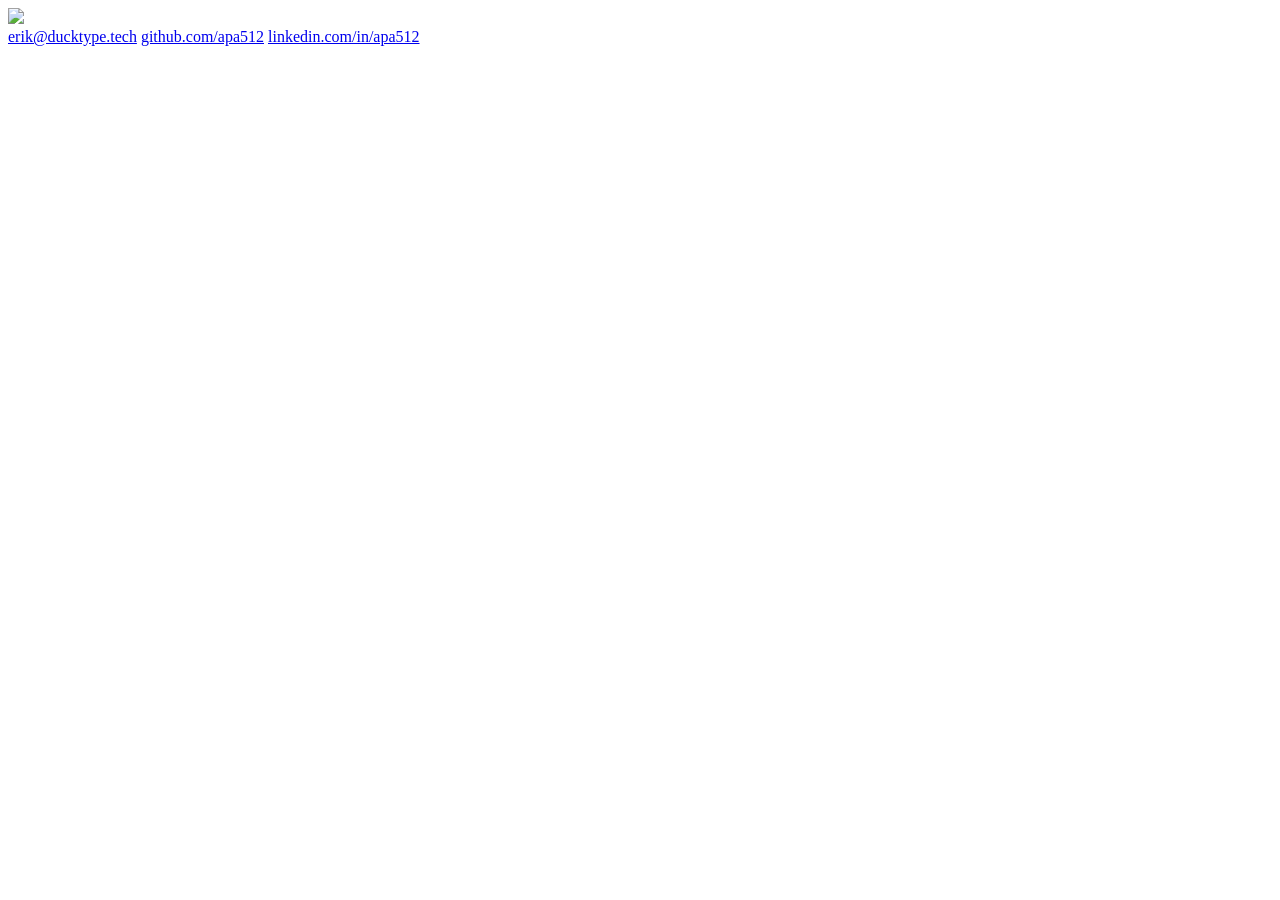
==== index.html @ bda20568 "Add favicon" ====
<!DOCTYPE html>
<html lang="en">
  <head>
    <meta charset="utf-8">
    <meta name="viewport" content="width=device-width, initial-scale=1">
    <title>Duck Type</title>
    <link rel="stylesheet" type="text/css" href="https://fonts.googleapis.com/css?family=Roboto+Mono">
    <link rel="stylesheet" type="text/css" href="style.css">
    <link rel="icon" type="image/png" href="duck.png">
  </head>
  <body>
    <div class="container">
      <img class="logo" src="duck.png">
      <div class="links">
        <a href="mailto:erik@ducktype.tech">erik@ducktype.tech</a>
        <a href="https://github.com/apa512" target="_blank">github.com/apa512</a>
        <a href="https://linkedin.com/in/apa512" target="_blank">linkedin.com/in/apa512</a>
      </div>
    </div>
  </body>
</html>
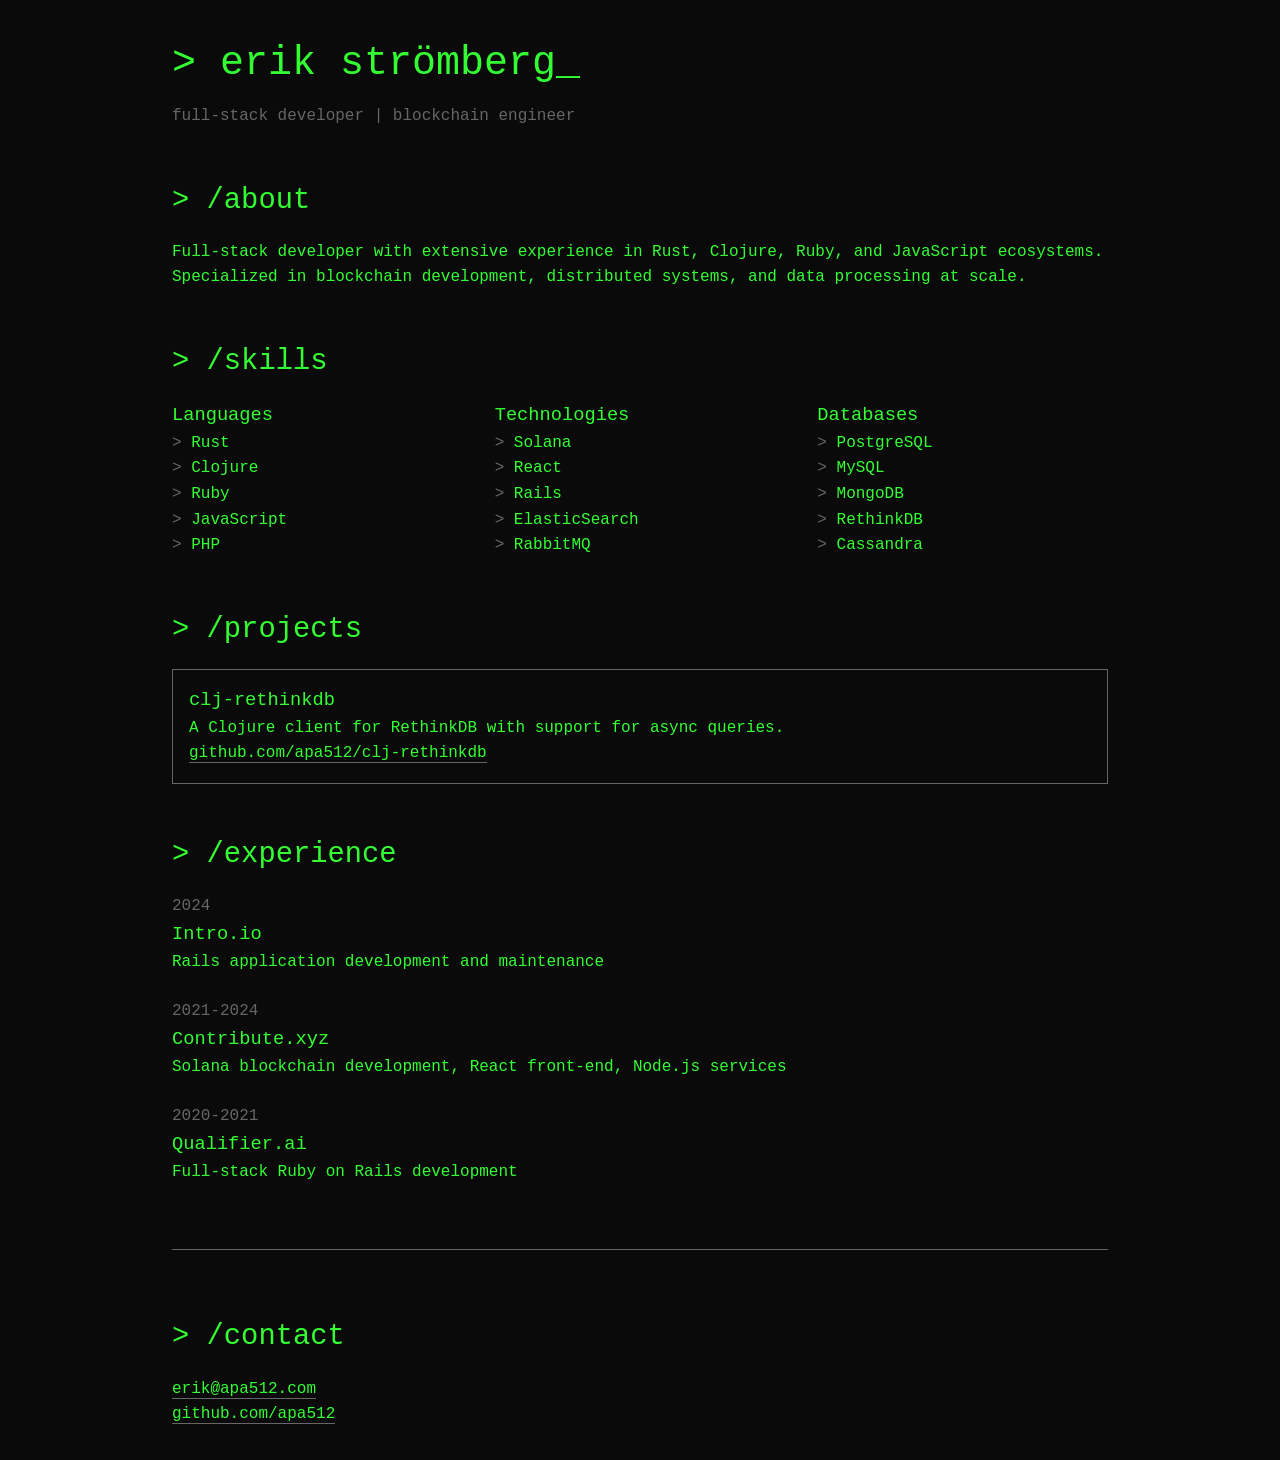
==== commit 760ee11c: "First commit" ====
--- a/index.html
+++ b/index.html
@@ -1,21 +1,95 @@
 <!DOCTYPE html>
 <html lang="en">
-  <head>
-    <meta charset="utf-8">
-    <meta name="viewport" content="width=device-width, initial-scale=1">
-    <title>Duck Type</title>
-    <link rel="stylesheet" type="text/css" href="https://fonts.googleapis.com/css?family=Roboto+Mono">
-    <link rel="stylesheet" type="text/css" href="style.css">
-    <link rel="icon" type="image/png" href="duck.png">
-  </head>
-  <body>
-    <div class="container">
-      <img class="logo" src="duck.png">
-      <div class="links">
-        <a href="mailto:erik@ducktype.tech">erik@ducktype.tech</a>
-        <a href="https://github.com/apa512" target="_blank">github.com/apa512</a>
-        <a href="https://linkedin.com/in/apa512" target="_blank">linkedin.com/in/apa512</a>
-      </div>
-    </div>
-  </body>
-</html>
+<head>
+    <meta charset="UTF-8">
+    <meta name="viewport" content="width=device-width, initial-scale=1.0">
+    <title>Erik Strömberg | Developer</title>
+    <link rel="stylesheet" href="style.css">
+</head>
+<body>
+    <main>
+        <header>
+            <h1>&gt; erik strömberg_</h1>
+            <p class="subtitle">full-stack developer | blockchain engineer</p>
+        </header>
+
+        <section id="about">
+            <h2>&gt; /about</h2>
+            <p>Full-stack developer with extensive experience in Rust, Clojure, Ruby, and JavaScript ecosystems. 
+               Specialized in blockchain development, distributed systems, and data processing at scale.</p>
+        </section>
+
+        <section id="skills">
+            <h2>&gt; /skills</h2>
+            <div class="skill-grid">
+                <div class="skill-category">
+                    <h3>Languages</h3>
+                    <ul>
+                        <li>Rust</li>
+                        <li>Clojure</li>
+                        <li>Ruby</li>
+                        <li>JavaScript</li>
+                        <li>PHP</li>
+                    </ul>
+                </div>
+                <div class="skill-category">
+                    <h3>Technologies</h3>
+                    <ul>
+                        <li>Solana</li>
+                        <li>React</li>
+                        <li>Rails</li>
+                        <li>ElasticSearch</li>
+                        <li>RabbitMQ</li>
+                    </ul>
+                </div>
+                <div class="skill-category">
+                    <h3>Databases</h3>
+                    <ul>
+                        <li>PostgreSQL</li>
+                        <li>MySQL</li>
+                        <li>MongoDB</li>
+                        <li>RethinkDB</li>
+                        <li>Cassandra</li>
+                    </ul>
+                </div>
+            </div>
+        </section>
+
+        <section id="projects">
+            <h2>&gt; /projects</h2>
+            <div class="project">
+                <h3>clj-rethinkdb</h3>
+                <p>A Clojure client for RethinkDB with support for async queries.</p>
+                <a href="https://github.com/apa512/clj-rethinkdb" target="_blank">github.com/apa512/clj-rethinkdb</a>
+            </div>
+        </section>
+
+        <section id="experience">
+            <h2>&gt; /experience</h2>
+            <div class="timeline">
+                <div class="job">
+                    <span class="year">2024</span>
+                    <h3>Intro.io</h3>
+                    <p>Rails application development and maintenance</p>
+                </div>
+                <div class="job">
+                    <span class="year">2021-2024</span>
+                    <h3>Contribute.xyz</h3>
+                    <p>Solana blockchain development, React front-end, Node.js services</p>
+                </div>
+                <div class="job">
+                    <span class="year">2020-2021</span>
+                    <h3>Qualifier.ai</h3>
+                    <p>Full-stack Ruby on Rails development</p>
+                </div>
+            </div>
+        </section>
+
+        <footer>
+            <h2>&gt; /contact</h2>
+            <p><a href="mailto:erik@apa512.com">erik@apa512.com</a></p>
+            <p><a href="https://github.com/apa512" target="_blank">github.com/apa512</a></p>
+        </footer>
+    </main>
+</body>
+</html> 
--- a/style.css
+++ b/style.css
@@ -0,0 +1,107 @@
+:root {
+    --bg-color: #0a0a0a;
+    --text-color: #33ff33;
+    --accent-color: #666;
+    --hover-color: #fff;
+}
+
+* {
+    margin: 0;
+    padding: 0;
+    box-sizing: border-box;
+}
+
+body {
+    background-color: var(--bg-color);
+    color: var(--text-color);
+    font-family: 'Courier New', monospace;
+    line-height: 1.6;
+    padding: 2rem;
+    max-width: 1000px;
+    margin: 0 auto;
+}
+
+h1, h2, h3 {
+    font-weight: normal;
+}
+
+h1 {
+    font-size: 2.5rem;
+    margin-bottom: 0.5rem;
+}
+
+h2 {
+    font-size: 1.8rem;
+    margin: 2rem 0 1rem;
+}
+
+.subtitle {
+    color: var(--accent-color);
+    margin-bottom: 2rem;
+}
+
+section {
+    margin: 3rem 0;
+}
+
+.skill-grid {
+    display: grid;
+    grid-template-columns: repeat(auto-fit, minmax(200px, 1fr));
+    gap: 2rem;
+    margin-top: 1rem;
+}
+
+ul {
+    list-style: none;
+}
+
+li::before {
+    content: "> ";
+    color: var(--accent-color);
+}
+
+a {
+    color: var(--text-color);
+    text-decoration: none;
+    border-bottom: 1px solid var(--accent-color);
+}
+
+a:hover {
+    color: var(--hover-color);
+    border-bottom-color: var(--hover-color);
+}
+
+.timeline .job {
+    margin-bottom: 1.5rem;
+    position: relative;
+}
+
+.year {
+    color: var(--accent-color);
+}
+
+.project {
+    margin-bottom: 2rem;
+    padding: 1rem;
+    border: 1px solid var(--accent-color);
+}
+
+footer {
+    margin-top: 4rem;
+    padding-top: 2rem;
+    border-top: 1px solid var(--accent-color);
+}
+
+@media (max-width: 600px) {
+    body {
+        padding: 1rem;
+    }
+
+    h1 {
+        font-size: 2rem;
+    }
+
+    .skill-grid {
+        grid-template-columns: 1fr;
+    }
+} 
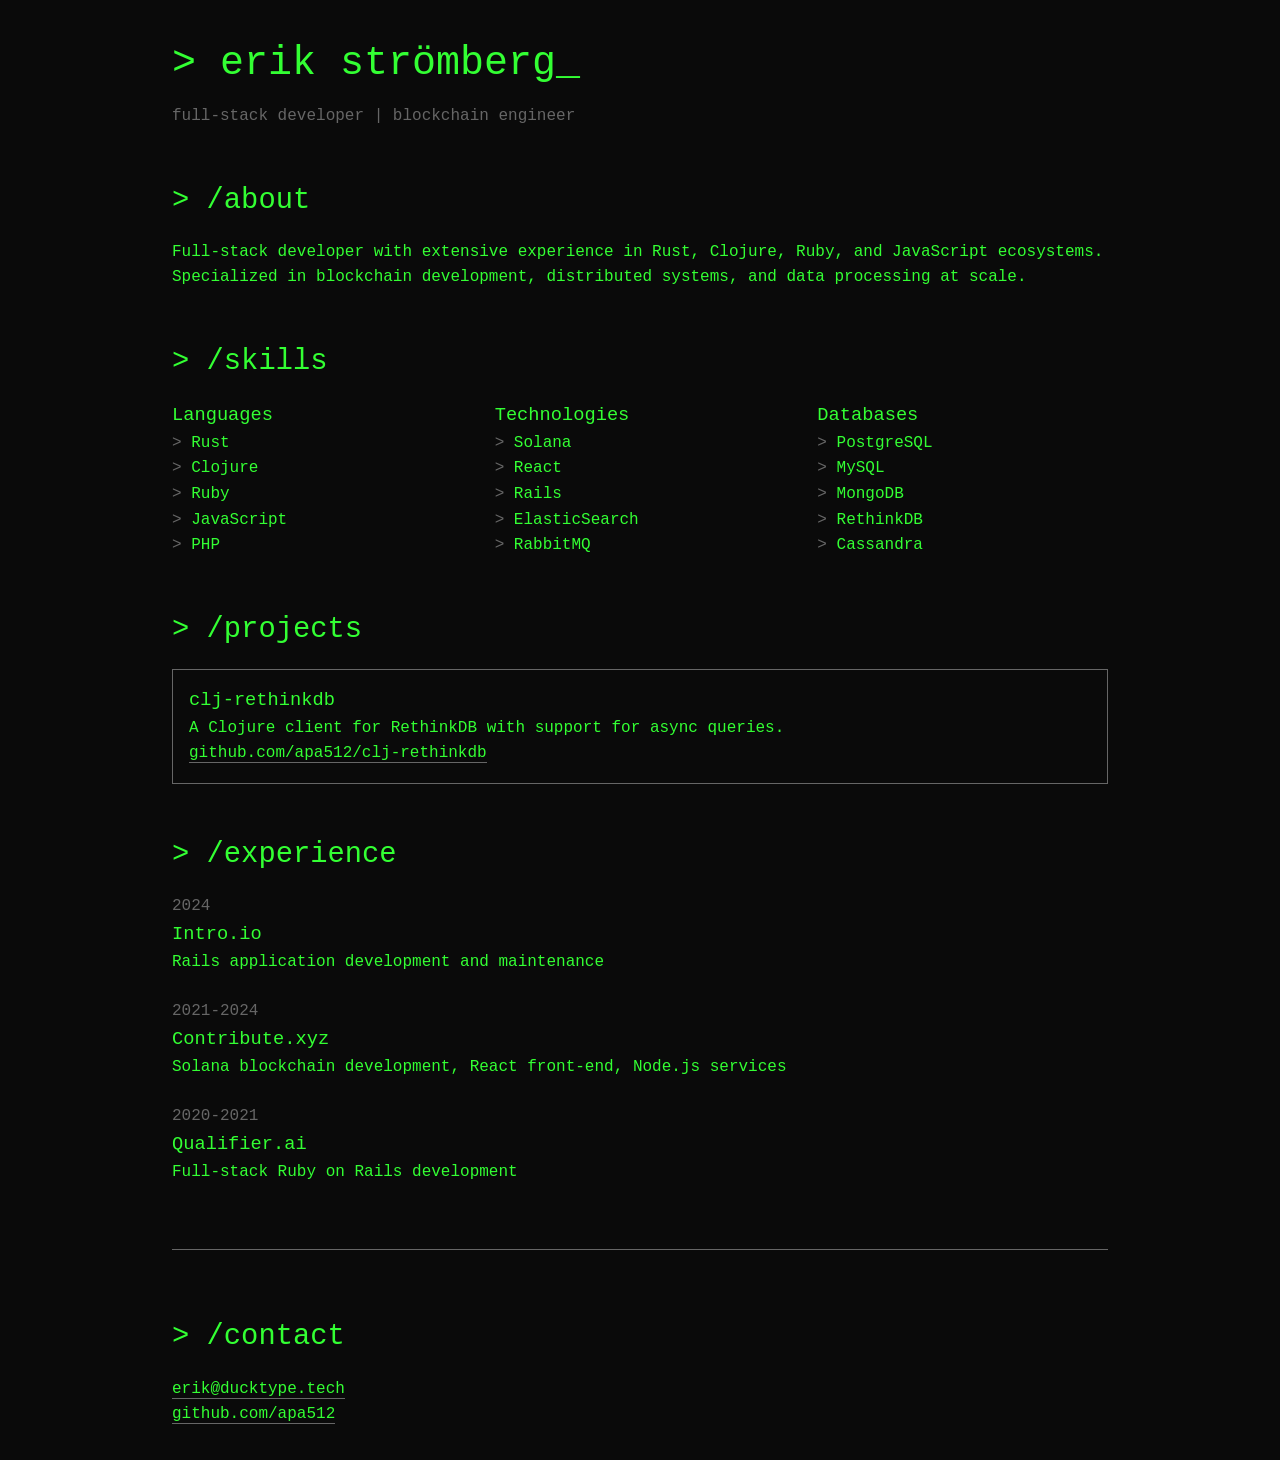
==== commit ef176632: "Use professional email" ====
--- a/index.html
+++ b/index.html
@@ -87,7 +87,7 @@
 
         <footer>
             <h2>&gt; /contact</h2>
-            <p><a href="mailto:erik@apa512.com">erik@apa512.com</a></p>
+            <p><a href="mailto:erik@ducktype.tech">erik@ducktype.tech</a></p>
             <p><a href="https://github.com/apa512" target="_blank">github.com/apa512</a></p>
         </footer>
     </main>
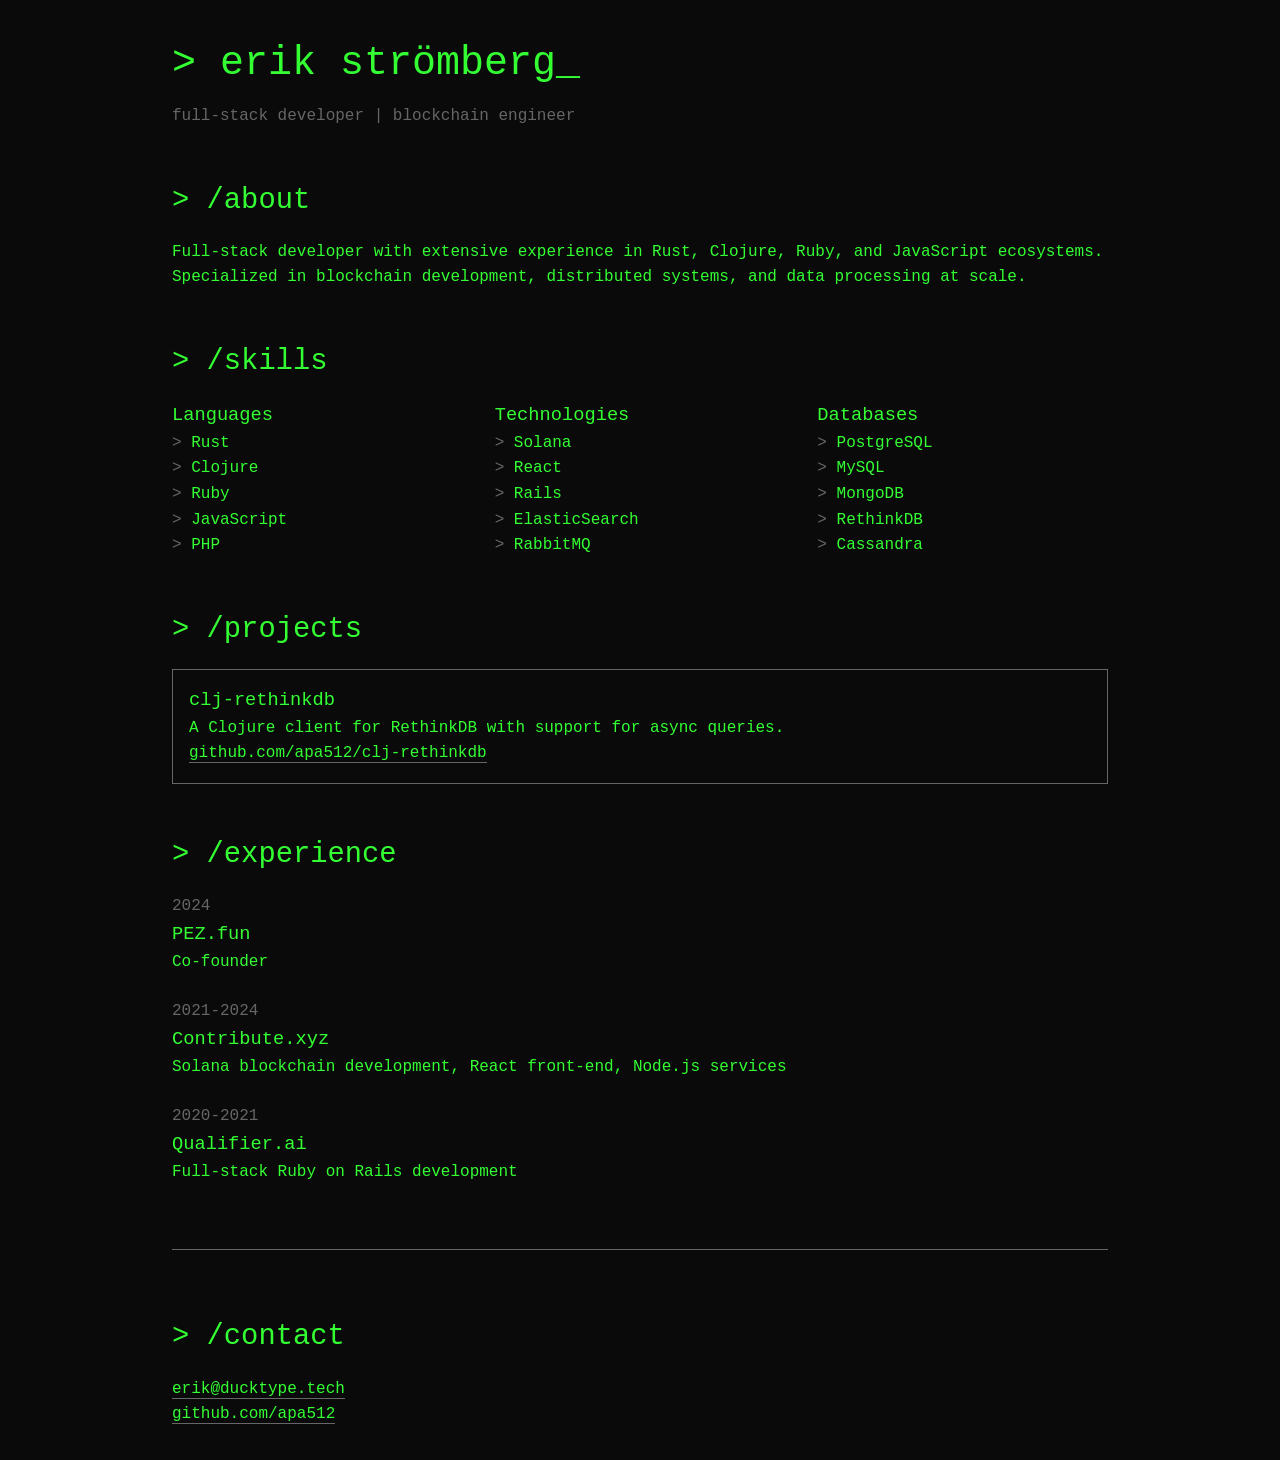
==== commit d22b1eb8: "Update index.html" ====
--- a/index.html
+++ b/index.html
@@ -69,8 +69,8 @@
             <div class="timeline">
                 <div class="job">
                     <span class="year">2024</span>
-                    <h3>Intro.io</h3>
-                    <p>Rails application development and maintenance</p>
+                    <h3>PEZ.fun</h3>
+                    <p>Co-founder</p>
                 </div>
                 <div class="job">
                     <span class="year">2021-2024</span>
@@ -92,4 +92,4 @@
         </footer>
     </main>
 </body>
-</html> +</html> 
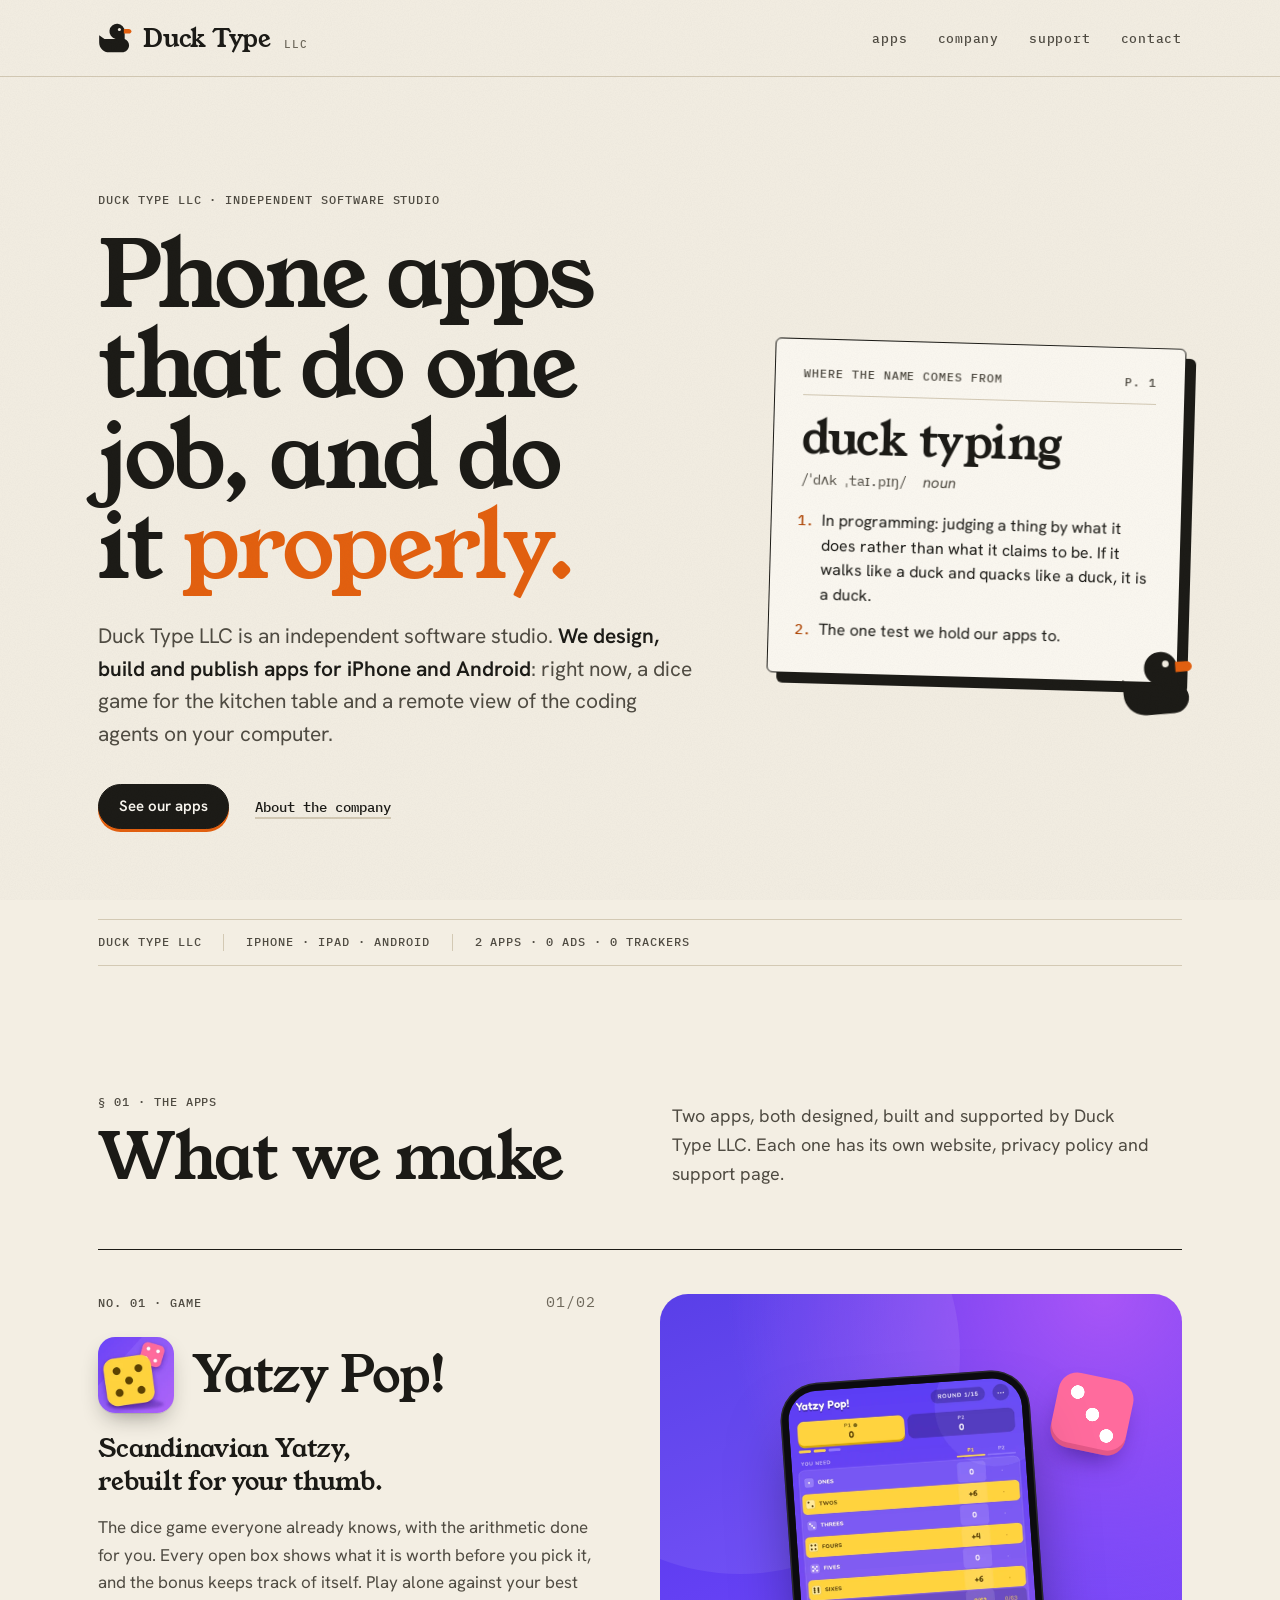
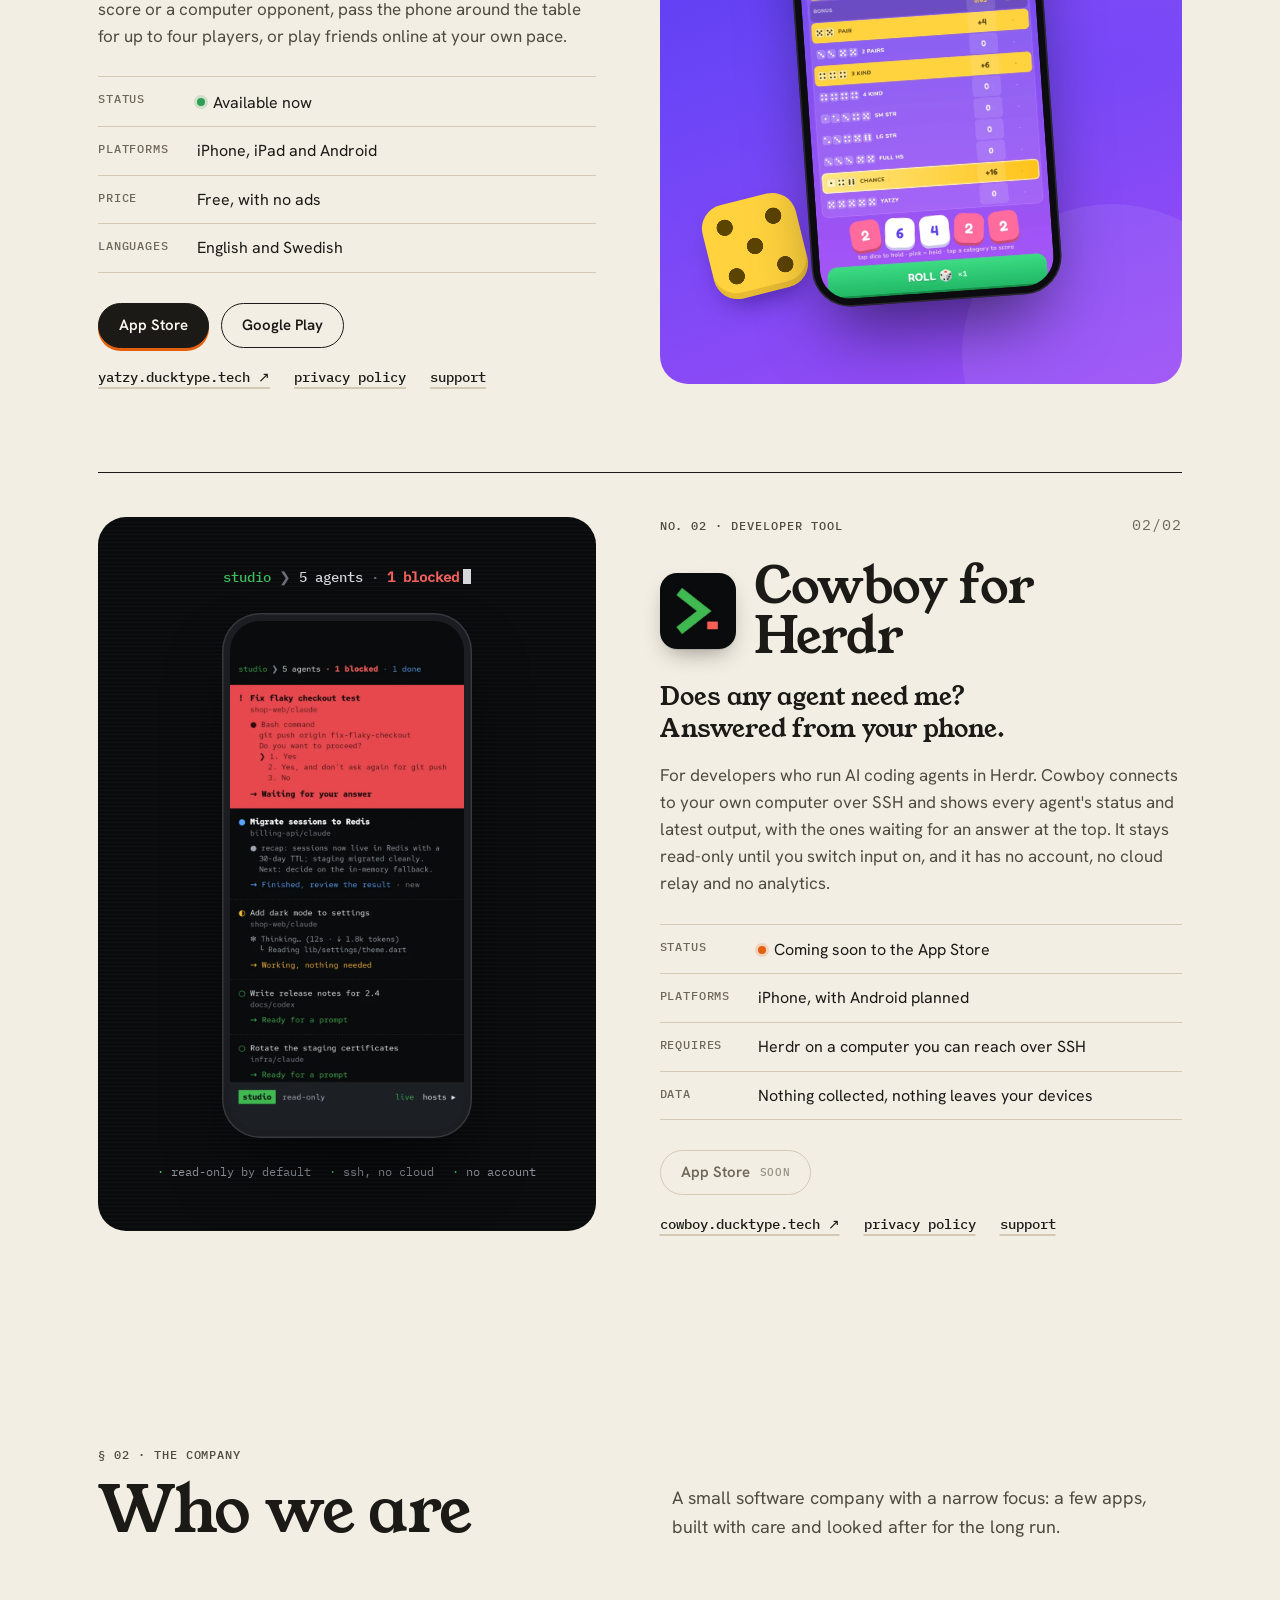
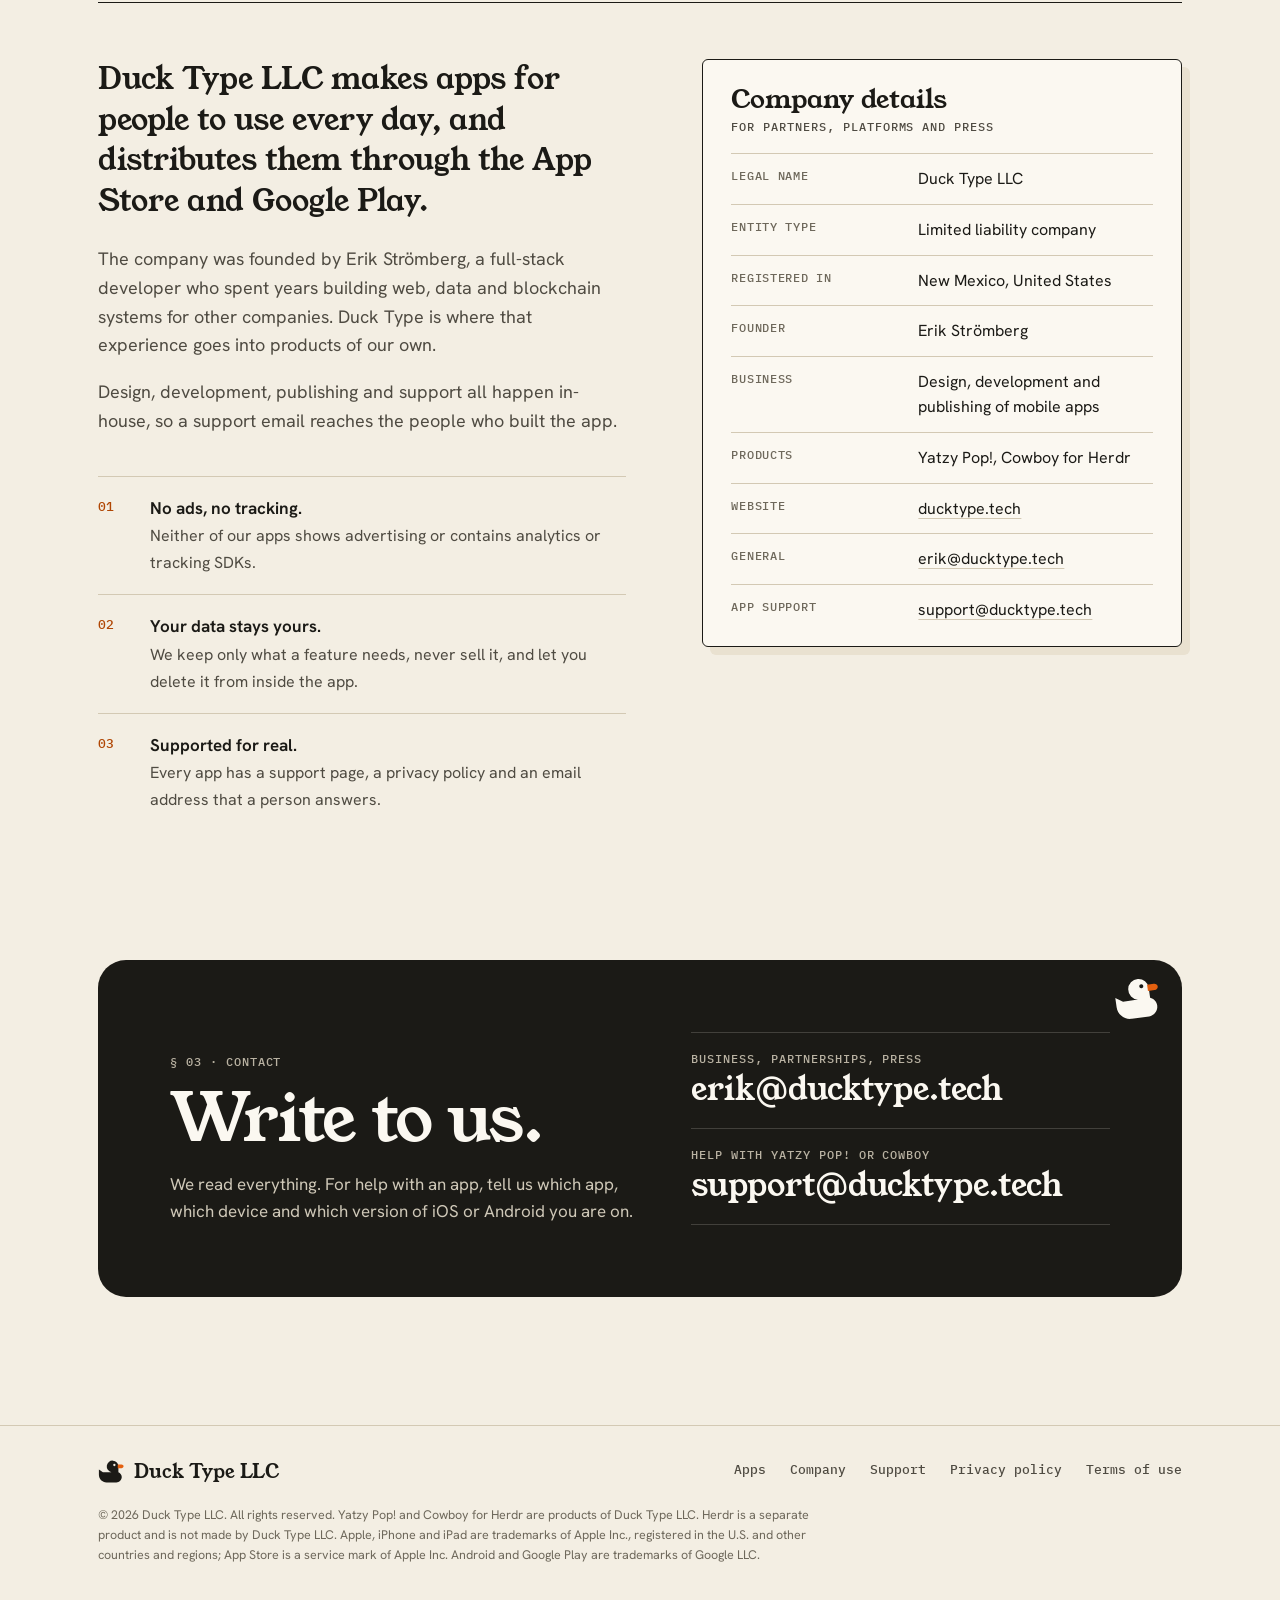
==== commit e338aec7: "Replace the personal portfolio with the Duck Type LLC company site Presents the two apps, Yatzy Pop!" ====
--- a/index.html
+++ b/index.html
@@ -1,95 +1,295 @@
-<!DOCTYPE html>
+<!doctype html>
 <html lang="en">
 <head>
-    <meta charset="UTF-8">
-    <meta name="viewport" content="width=device-width, initial-scale=1.0">
-    <title>Erik Strömberg | Developer</title>
-    <link rel="stylesheet" href="style.css">
+<meta charset="utf-8">
+<meta name="viewport" content="width=device-width, initial-scale=1">
+<title>Duck Type LLC · Independent software studio</title>
+<meta name="description" content="Duck Type LLC is an independent software studio that designs, builds and publishes mobile apps, including Yatzy Pop! and Cowboy for Herdr.">
+<link rel="canonical" href="https://ducktype.tech/">
+<meta property="og:type" content="website">
+<meta property="og:site_name" content="Duck Type LLC">
+<meta property="og:title" content="Duck Type LLC · Independent software studio">
+<meta property="og:description" content="We design, build and publish phone apps that do one job, and do it properly.">
+<meta property="og:url" content="https://ducktype.tech/">
+<meta property="og:image" content="https://ducktype.tech/og.png">
+<meta name="twitter:card" content="summary_large_image">
+<meta name="theme-color" content="#f3eee3">
+<link rel="icon" href="/favicon.svg" type="image/svg+xml">
+<link rel="icon" href="/favicon-48.png" sizes="48x48" type="image/png">
+<link rel="apple-touch-icon" href="/apple-touch-icon.png">
+<link rel="preload" href="/assets/fonts/young-serif-400.woff2" as="font" type="font/woff2" crossorigin>
+<link rel="preload" href="/assets/fonts/hanken-grotesk-var.woff2" as="font" type="font/woff2" crossorigin>
+<link rel="stylesheet" href="/assets/site.css">
+<!--email_off-->
+<script type="application/ld+json">
+{
+  "@context": "https://schema.org",
+  "@graph": [
+    {
+      "@type": "Organization",
+      "@id": "https://ducktype.tech/#org",
+      "name": "Duck Type",
+      "legalName": "Duck Type LLC",
+      "url": "https://ducktype.tech/",
+      "logo": "https://ducktype.tech/apple-touch-icon.png",
+      "email": "erik@ducktype.tech",
+      "founder": { "@type": "Person", "name": "Erik Strömberg" },
+      "contactPoint": [
+        { "@type": "ContactPoint", "contactType": "customer support", "email": "support@ducktype.tech", "url": "https://ducktype.tech/support" }
+      ]
+    },
+    {
+      "@type": "MobileApplication",
+      "name": "Yatzy Pop!",
+      "applicationCategory": "GameApplication",
+      "operatingSystem": "iOS, iPadOS, Android",
+      "url": "https://yatzy.ducktype.tech/",
+      "publisher": { "@id": "https://ducktype.tech/#org" },
+      "offers": { "@type": "Offer", "price": "0", "priceCurrency": "USD" },
+      "sameAs": [
+        "https://apps.apple.com/app/id6795656496",
+        "https://play.google.com/store/apps/details?id=tech.ducktype.yatzy"
+      ]
+    },
+    {
+      "@type": "MobileApplication",
+      "name": "Cowboy for Herdr",
+      "applicationCategory": "DeveloperApplication",
+      "operatingSystem": "iOS",
+      "url": "https://cowboy.ducktype.tech/",
+      "publisher": { "@id": "https://ducktype.tech/#org" }
+    }
+  ]
+}
+</script>
+<!--/email_off-->
 </head>
 <body>
-    <main>
-        <header>
-            <h1>&gt; erik strömberg_</h1>
-            <p class="subtitle">full-stack developer | blockchain engineer</p>
-        </header>
-
-        <section id="about">
-            <h2>&gt; /about</h2>
-            <p>Full-stack developer with extensive experience in Rust, Clojure, Ruby, and JavaScript ecosystems. 
-               Specialized in blockchain development, distributed systems, and data processing at scale.</p>
-        </section>
-
-        <section id="skills">
-            <h2>&gt; /skills</h2>
-            <div class="skill-grid">
-                <div class="skill-category">
-                    <h3>Languages</h3>
-                    <ul>
-                        <li>Rust</li>
-                        <li>Clojure</li>
-                        <li>Ruby</li>
-                        <li>JavaScript</li>
-                        <li>PHP</li>
-                    </ul>
-                </div>
-                <div class="skill-category">
-                    <h3>Technologies</h3>
-                    <ul>
-                        <li>Solana</li>
-                        <li>React</li>
-                        <li>Rails</li>
-                        <li>ElasticSearch</li>
-                        <li>RabbitMQ</li>
-                    </ul>
-                </div>
-                <div class="skill-category">
-                    <h3>Databases</h3>
-                    <ul>
-                        <li>PostgreSQL</li>
-                        <li>MySQL</li>
-                        <li>MongoDB</li>
-                        <li>RethinkDB</li>
-                        <li>Cassandra</li>
-                    </ul>
-                </div>
+
+<svg width="0" height="0" style="position:absolute" aria-hidden="true" focusable="false">
+  <symbol id="duck" viewBox="5 8 58 51">
+    <path fill="currentColor" d="M7 29l9 6h19a13 13 0 1 1 15.5-12.7V35c4.4 1.7 7.5 6 7.5 10.9C58 52.6 52.6 58 45.9 58H24C14.6 58 7 50.4 7 41z"/>
+    <path style="fill:var(--bill)" d="M49 18h8.5c2.5 0 4.5 1.8 4.5 4s-2 4-4.5 4H49z"/>
+    <circle style="fill:var(--paper)" cx="41.5" cy="19" r="2.6"/>
+  </symbol>
+</svg>
+
+<a class="skip" href="#main">Skip to content</a>
+
+<header class="site-head">
+  <div class="wrap head-row">
+    <a class="brand" href="/" aria-label="Duck Type LLC, home">
+      <svg aria-hidden="true"><use href="#duck"/></svg>
+      <span class="brand-name">Duck Type</span><span class="brand-llc">LLC</span>
+    </a>
+    <nav class="site-nav" aria-label="Main">
+      <a href="#apps">apps</a>
+      <a href="#company" class="nav-optional">company</a>
+      <a href="/support">support</a>
+      <a href="#contact">contact</a>
+    </nav>
+  </div>
+</header>
+
+<main id="main">
+
+  <div class="wrap">
+    <section class="hero" aria-labelledby="hero-title">
+      <div>
+        <div class="eyebrow rise">Duck Type LLC · independent software studio</div>
+        <h1 id="hero-title" class="rise rise-2">Phone apps that do one job, and do it <em>properly.</em></h1>
+        <p class="lede rise rise-3">Duck Type LLC is an independent software studio. <strong>We design, build and publish apps for iPhone and Android</strong>: right now, a dice game for the kitchen table and a remote view of the coding agents on your computer.</p>
+        <div class="hero-actions rise rise-4">
+          <a class="btn" href="#apps">See our apps</a>
+          <a class="text-link" href="#company">About the company</a>
+        </div>
+      </div>
+
+      <aside class="specimen rise rise-5" aria-label="Where the name comes from">
+        <div class="specimen-top eyebrow"><span>Where the name comes from</span><span>p. 1</span></div>
+        <p class="headword">duck typing</p>
+        <p class="pron">/ˈdʌk ˌtaɪ.pɪŋ/ &nbsp;<i>noun</i></p>
+        <ol>
+          <li>In programming: judging a thing by what it does rather than what it claims to be. If it walks like a duck and quacks like a duck, it is a duck.</li>
+          <li>The one test we hold our apps to.</li>
+        </ol>
+        <svg class="specimen-duck" aria-hidden="true"><use href="#duck"/></svg>
+      </aside>
+    </section>
+
+    <div class="hero-strip rise rise-5" aria-hidden="true">
+      <span>Duck Type LLC</span>
+      <span>iPhone · iPad · Android</span>
+      <span>2 apps · 0 ads · 0 trackers</span>
+    </div>
+  </div>
+
+  <!-- ============ apps ============ -->
+  <section id="apps" class="section" aria-labelledby="apps-title">
+    <div class="wrap">
+      <div class="section-head">
+        <div>
+          <div class="eyebrow">§ 01 · The apps</div>
+          <h2 id="apps-title">What we make</h2>
+        </div>
+        <p>Two apps, both designed, built and supported by Duck Type LLC. Each one has its own website, privacy policy and support page.</p>
+      </div>
+
+      <article class="app" aria-labelledby="yatzy-title">
+        <div class="app-copy">
+          <div class="app-index eyebrow"><span>No. 01 · Game</span><span class="app-num">01/02</span></div>
+          <div class="app-title">
+            <img class="app-icon" src="/assets/img/yatzy-icon.webp" alt="Yatzy Pop! app icon" width="76" height="76">
+            <div>
+              <h3 id="yatzy-title">Yatzy Pop!</h3>
             </div>
-        </section>
-
-        <section id="projects">
-            <h2>&gt; /projects</h2>
-            <div class="project">
-                <h3>clj-rethinkdb</h3>
-                <p>A Clojure client for RethinkDB with support for async queries.</p>
-                <a href="https://github.com/apa512/clj-rethinkdb" target="_blank">github.com/apa512/clj-rethinkdb</a>
+          </div>
+          <p class="app-tagline">Scandinavian Yatzy, rebuilt for your thumb.</p>
+          <p class="body">The dice game everyone already knows, with the arithmetic done for you. Every open box shows what it is worth before you pick it, and the bonus keeps track of itself. Play alone against your best score or a computer opponent, pass the phone around the table for up to four players, or play friends online at your own pace.</p>
+          <dl class="specs">
+            <dt>Status</dt><dd><span class="status">Available now</span></dd>
+            <dt>Platforms</dt><dd>iPhone, iPad and Android</dd>
+            <dt>Price</dt><dd>Free, with no ads</dd>
+            <dt>Languages</dt><dd>English and Swedish</dd>
+          </dl>
+          <div class="app-actions">
+            <a class="btn" href="https://apps.apple.com/app/id6795656496" rel="noopener">App Store</a>
+            <a class="btn btn-line" href="https://play.google.com/store/apps/details?id=tech.ducktype.yatzy" rel="noopener">Google Play</a>
+          </div>
+          <div class="app-links">
+            <a class="text-link" href="https://yatzy.ducktype.tech/">yatzy.ducktype.tech ↗</a>
+            <a class="text-link" href="https://yatzy.ducktype.tech/privacy">privacy policy</a>
+            <a class="text-link" href="/support#yatzy">support</a>
+          </div>
+        </div>
+        <div class="app-stage stage-yatzy">
+          <div class="die die-5" aria-hidden="true"></div>
+          <div class="die die-3" aria-hidden="true"></div>
+          <div class="phone">
+            <img src="/assets/img/yatzy-screen.webp" width="600" height="1304" loading="lazy" alt="Yatzy Pop! mid-game: the score card lights up the boxes the current dice would score, with five dice and the roll button below.">
+          </div>
+        </div>
+      </article>
+
+      <article class="app" aria-labelledby="cowboy-title">
+        <div class="app-copy">
+          <div class="app-index eyebrow"><span>No. 02 · Developer tool</span><span class="app-num">02/02</span></div>
+          <div class="app-title">
+            <img class="app-icon" src="/assets/img/cowboy-icon.webp" alt="Cowboy for Herdr app icon" width="76" height="76">
+            <div>
+              <h3 id="cowboy-title">Cowboy for Herdr</h3>
             </div>
-        </section>
-
-        <section id="experience">
-            <h2>&gt; /experience</h2>
-            <div class="timeline">
-                <div class="job">
-                    <span class="year">2024</span>
-                    <h3>PEZ.fun</h3>
-                    <p>Co-founder</p>
-                </div>
-                <div class="job">
-                    <span class="year">2021-2024</span>
-                    <h3>Contribute.xyz</h3>
-                    <p>Solana blockchain development, React front-end, Node.js services</p>
-                </div>
-                <div class="job">
-                    <span class="year">2020-2021</span>
-                    <h3>Qualifier.ai</h3>
-                    <p>Full-stack Ruby on Rails development</p>
-                </div>
-            </div>
-        </section>
-
-        <footer>
-            <h2>&gt; /contact</h2>
-            <p><a href="mailto:erik@ducktype.tech">erik@ducktype.tech</a></p>
-            <p><a href="https://github.com/apa512" target="_blank">github.com/apa512</a></p>
-        </footer>
-    </main>
+          </div>
+          <p class="app-tagline">Does any agent need me? Answered from your phone.</p>
+          <p class="body">For developers who run AI coding agents in Herdr. Cowboy connects to your own computer over SSH and shows every agent's status and latest output, with the ones waiting for an answer at the top. It stays read-only until you switch input on, and it has no account, no cloud relay and no analytics.</p>
+          <dl class="specs">
+            <dt>Status</dt><dd><span class="status soon">Coming soon to the App Store</span></dd>
+            <dt>Platforms</dt><dd>iPhone, with Android planned</dd>
+            <dt>Requires</dt><dd>Herdr on a computer you can reach over SSH</dd>
+            <dt>Data</dt><dd>Nothing collected, nothing leaves your devices</dd>
+          </dl>
+          <div class="app-actions">
+            <span class="btn btn-off" aria-disabled="true">App Store <small>soon</small></span>
+          </div>
+          <div class="app-links">
+            <a class="text-link" href="https://cowboy.ducktype.tech/">cowboy.ducktype.tech ↗</a>
+            <a class="text-link" href="https://cowboy.ducktype.tech/privacy">privacy policy</a>
+            <a class="text-link" href="/support#cowboy">support</a>
+          </div>
+        </div>
+        <div class="app-stage stage-cowboy">
+          <div class="term-line" aria-hidden="true"><span class="g">studio</span> <span class="f">❯</span> 5 agents <span class="f">·</span> <span class="r">1 blocked</span><span class="cursor"></span></div>
+          <div class="phone">
+            <img src="/assets/img/cowboy-screen.webp" width="600" height="1304" loading="lazy" alt="The Cowboy home screen: one agent highlighted in red is waiting for an answer, followed by finished, working and idle agents.">
+          </div>
+          <div class="term-tags" aria-hidden="true"><span>read-only by default</span><span>ssh, no cloud</span><span>no account</span></div>
+        </div>
+      </article>
+    </div>
+  </section>
+
+  <!-- ============ company ============ -->
+  <section id="company" class="section" aria-labelledby="company-title">
+    <div class="wrap">
+      <div class="section-head">
+        <div>
+          <div class="eyebrow">§ 02 · The company</div>
+          <h2 id="company-title">Who we are</h2>
+        </div>
+        <p>A small software company with a narrow focus: a few apps, built with care and looked after for the long run.</p>
+      </div>
+
+      <div class="company">
+        <div class="company-copy">
+          <p>Duck Type LLC makes apps for people to use every day, and distributes them through the App Store and Google Play.</p>
+          <p>The company was founded by Erik Strömberg, a full-stack developer who spent years building web, data and blockchain systems for other companies. Duck Type is where that experience goes into products of our own.</p>
+          <p>Design, development, publishing and support all happen in-house, so a support email reaches the people who built the app.</p>
+
+          <ol class="principles">
+            <li><div><b>No ads, no tracking.</b><span>Neither of our apps shows advertising or contains analytics or tracking SDKs.</span></div></li>
+            <li><div><b>Your data stays yours.</b><span>We keep only what a feature needs, never sell it, and let you delete it from inside the app.</span></div></li>
+            <li><div><b>Supported for real.</b><span>Every app has a support page, a privacy policy and an email address that a person answers.</span></div></li>
+          </ol>
+        </div>
+
+        <aside class="facts" aria-labelledby="facts-title">
+          <h3 id="facts-title">Company details</h3>
+          <div class="eyebrow">For partners, platforms and press</div>
+          <!--email_off-->
+          <dl>
+            <dt>Legal name</dt><dd>Duck Type LLC</dd>
+            <dt>Entity type</dt><dd>Limited liability company</dd>
+            <dt>Registered in</dt><dd>New Mexico, United States</dd>
+            <dt>Founder</dt><dd>Erik Strömberg</dd>
+            <dt>Business</dt><dd>Design, development and publishing of mobile apps</dd>
+            <dt>Products</dt><dd>Yatzy Pop!, Cowboy for Herdr</dd>
+            <dt>Website</dt><dd><a href="https://ducktype.tech/">ducktype.tech</a></dd>
+            <dt>General</dt><dd><a href="mailto:erik@ducktype.tech">erik@ducktype.tech</a></dd>
+            <dt>App support</dt><dd><a href="mailto:support@ducktype.tech">support@ducktype.tech</a></dd>
+          </dl>
+          <!--/email_off-->
+        </aside>
+      </div>
+    </div>
+  </section>
+
+  <!-- ============ contact ============ -->
+  <section id="contact" class="section contact" aria-labelledby="contact-title">
+    <div class="wrap">
+      <div class="contact-card">
+        <svg class="contact-duck" aria-hidden="true"><use href="#duck"/></svg>
+        <div>
+          <div class="eyebrow">§ 03 · Contact</div>
+          <h2 id="contact-title">Write to us.</h2>
+          <p>We read everything. For help with an app, tell us which app, which device and which version of iOS or Android you are on.</p>
+        </div>
+        <!--email_off-->
+        <div class="contact-list">
+          <a href="mailto:erik@ducktype.tech"><small>Business, partnerships, press</small><span>erik@ducktype.tech</span></a>
+          <a href="mailto:support@ducktype.tech"><small>Help with Yatzy Pop! or Cowboy</small><span>support@ducktype.tech</span></a>
+        </div>
+        <!--/email_off-->
+      </div>
+    </div>
+  </section>
+
+</main>
+
+<footer class="site-foot">
+  <div class="wrap">
+    <div class="foot-row">
+      <div class="foot-brand"><svg aria-hidden="true"><use href="#duck"/></svg><b>Duck Type LLC</b></div>
+      <nav class="foot-nav" aria-label="Footer">
+        <a href="/#apps">Apps</a>
+        <a href="/#company">Company</a>
+        <a href="/support">Support</a>
+        <a href="/privacy">Privacy policy</a>
+        <a href="/terms">Terms of use</a>
+      </nav>
+    </div>
+    <p class="foot-legal">© 2026 Duck Type LLC. All rights reserved. Yatzy Pop! and Cowboy for Herdr are products of Duck Type LLC. Herdr is a separate product and is not made by Duck Type LLC. Apple, iPhone and iPad are trademarks of Apple Inc., registered in the U.S. and other countries and regions; App Store is a service mark of Apple Inc. Android and Google Play are trademarks of Google LLC.</p>
+  </div>
+</footer>
+
 </body>
-</html> 
+</html>
--- a/assets/site.css
+++ b/assets/site.css
@@ -0,0 +1,477 @@
+/* Duck Type LLC: ducktype.tech
+   One stylesheet for every page. Fonts are self-hosted (OFL) so the site
+   makes no third-party requests. */
+
+@font-face { font-family: "Young Serif"; font-style: normal; font-weight: 400; font-display: swap; src: url("fonts/young-serif-400.woff2") format("woff2"); }
+@font-face { font-family: "Hanken Grotesk"; font-style: normal; font-weight: 400 700; font-display: swap; src: url("fonts/hanken-grotesk-var.woff2") format("woff2"); }
+@font-face { font-family: "Hanken Grotesk"; font-style: italic; font-weight: 400 700; font-display: swap; src: url("fonts/hanken-grotesk-italic-var.woff2") format("woff2"); }
+@font-face { font-family: "IBM Plex Mono"; font-style: normal; font-weight: 400; font-display: swap; src: url("fonts/ibm-plex-mono-400.woff2") format("woff2"); }
+@font-face { font-family: "IBM Plex Mono"; font-style: normal; font-weight: 500; font-display: swap; src: url("fonts/ibm-plex-mono-500.woff2") format("woff2"); }
+
+:root {
+  --paper: #f3eee3;
+  --paper-deep: #e9e1d0;
+  --card: #fbf8f1;
+  --ink: #1b1a16;
+  --ink-soft: #4f4b42;
+  --ink-faint: #6e685b;
+  --rule: #d3c9b4;
+  --bill: #e4600f;
+  --bill-ink: #b04604;
+
+  --serif: "Young Serif", "Iowan Old Style", "Palatino Linotype", Georgia, serif;
+  --sans: "Hanken Grotesk", "Helvetica Neue", Arial, sans-serif;
+  --mono: "IBM Plex Mono", ui-monospace, "SFMono-Regular", Menlo, monospace;
+
+  --gutter: clamp(18px, 5vw, 48px);
+  --max: 1180px;
+  color-scheme: light;
+}
+
+*, *::before, *::after { box-sizing: border-box; }
+
+html { -webkit-text-size-adjust: 100%; scroll-behavior: smooth; }
+
+body {
+  margin: 0;
+  background: var(--paper);
+  color: var(--ink);
+  font: 400 17px/1.6 var(--sans);
+  -webkit-font-smoothing: antialiased;
+  text-rendering: optimizeLegibility;
+  overflow-x: hidden;
+}
+
+/* Paper grain, kept faint enough to sit under text. */
+body::after {
+  content: "";
+  position: fixed;
+  inset: 0;
+  pointer-events: none;
+  z-index: 50;
+  opacity: .55;
+  background-image: url("data:image/svg+xml,%3Csvg xmlns='http://www.w3.org/2000/svg' width='180' height='180'%3E%3Cfilter id='n'%3E%3CfeTurbulence type='fractalNoise' baseFrequency='.85' numOctaves='2' stitchTiles='stitch'/%3E%3CfeColorMatrix values='0 0 0 0 .1 0 0 0 0 .09 0 0 0 0 .07 0 0 0 .07 0'/%3E%3C/filter%3E%3Crect width='100%25' height='100%25' filter='url(%23n)'/%3E%3C/svg%3E");
+}
+
+img { max-width: 100%; height: auto; display: block; }
+a { color: inherit; }
+::selection { background: var(--bill); color: var(--card); }
+:focus-visible { outline: 2px solid var(--bill); outline-offset: 3px; border-radius: 2px; }
+
+.wrap { max-width: var(--max); margin: 0 auto; padding-inline: var(--gutter); }
+
+.sr-only { position: absolute; width: 1px; height: 1px; margin: -1px; overflow: hidden; clip: rect(0 0 0 0); white-space: nowrap; }
+
+.skip {
+  position: absolute; left: 12px; top: -60px; z-index: 60;
+  background: var(--ink); color: var(--card); padding: 10px 14px;
+  font: 500 13px var(--mono); text-decoration: none;
+}
+.skip:focus { top: 12px; }
+
+.mono { font-family: var(--mono); }
+
+.eyebrow {
+  font: 500 12px/1.4 var(--mono);
+  letter-spacing: .08em;
+  text-transform: uppercase;
+  color: var(--ink-soft);
+}
+
+/* ---------- header ---------- */
+
+.site-head { border-bottom: 1px solid var(--rule); }
+.head-row { display: flex; align-items: center; justify-content: space-between; gap: 16px; min-height: 76px; }
+
+.brand { display: inline-flex; align-items: center; gap: 11px; text-decoration: none; }
+.brand svg { width: 34px; height: 30px; color: var(--ink); flex: none; transition: transform .35s cubic-bezier(.3, 1.6, .5, 1); }
+.brand:hover svg { transform: rotate(-8deg); }
+.brand-name { font: 400 25px/1 var(--serif); letter-spacing: -.01em; white-space: nowrap; }
+.brand-llc { font: 500 11px/1 var(--mono); letter-spacing: .08em; color: var(--ink-faint); margin-left: 2px; align-self: flex-end; padding-bottom: 3px; }
+
+.site-nav { display: flex; align-items: center; gap: clamp(14px, 3vw, 30px); }
+.site-nav a {
+  font: 500 13px/1 var(--mono);
+  letter-spacing: .06em;
+  text-transform: lowercase;
+  text-decoration: none;
+  color: var(--ink-soft);
+  padding: 8px 0;
+  background: linear-gradient(var(--bill), var(--bill)) left 100% / 0 2px no-repeat;
+  transition: background-size .25s ease, color .2s;
+}
+.site-nav a:hover, .site-nav a[aria-current="page"] { color: var(--ink); background-size: 100% 2px; }
+
+/* ---------- buttons & links ---------- */
+
+.btn {
+  display: inline-flex; align-items: center; gap: 10px;
+  font: 600 15px/1 var(--sans);
+  text-decoration: none;
+  padding: 14px 20px;
+  border-radius: 999px;
+  border: 1.5px solid var(--ink);
+  background: var(--ink);
+  color: var(--card);
+  box-shadow: 0 3px 0 var(--bill);
+  transition: transform .15s ease, box-shadow .15s ease;
+}
+.btn:hover { transform: translateY(-2px); box-shadow: 0 5px 0 var(--bill); }
+.btn:active { transform: translateY(1px); box-shadow: 0 1px 0 var(--bill); }
+.btn small { font: 500 11px/1 var(--mono); letter-spacing: .06em; text-transform: uppercase; opacity: .7; }
+.btn-line { background: transparent; color: var(--ink); box-shadow: none; }
+.btn-line:hover { background: var(--ink); color: var(--card); box-shadow: none; }
+.btn-off { background: transparent; color: var(--ink-faint); border-color: var(--rule); box-shadow: none; cursor: default; }
+.btn-off:hover { transform: none; box-shadow: none; }
+
+.text-link {
+  font: 500 14px/1 var(--mono);
+  text-decoration: underline;
+  text-decoration-color: var(--rule);
+  text-decoration-thickness: 1.5px;
+  text-underline-offset: 5px;
+  transition: text-decoration-color .2s;
+}
+.text-link:hover { text-decoration-color: var(--bill); }
+
+/* ---------- hero ---------- */
+
+.hero {
+  display: grid;
+  grid-template-columns: minmax(0, 1.45fr) minmax(0, 1fr);
+  gap: clamp(36px, 6vw, 88px);
+  align-items: center;
+  padding-block: clamp(56px, 9vw, 120px) clamp(48px, 7vw, 96px);
+}
+
+.hero h1 {
+  font: 400 clamp(46px, 7.2vw, 100px)/.98 var(--serif);
+  letter-spacing: -.025em;
+  margin: 22px 0 28px;
+  text-wrap: balance;
+}
+.hero h1 em { font-style: normal; color: var(--bill); }
+
+.lede { font-size: clamp(18px, 1.8vw, 21px); line-height: 1.55; color: var(--ink-soft); max-width: 34em; margin: 0 0 34px; text-wrap: pretty; }
+.lede strong { color: var(--ink); font-weight: 600; }
+
+.hero-actions { display: flex; flex-wrap: wrap; align-items: center; gap: 14px 26px; }
+
+.specimen {
+  position: relative;
+  background: var(--card);
+  border: 1.5px solid var(--ink);
+  border-radius: 6px;
+  padding: 26px 28px 30px;
+  box-shadow: 10px 10px 0 var(--ink);
+  transform: rotate(1.6deg);
+  transition: transform .5s cubic-bezier(.3, 1.4, .5, 1);
+}
+.specimen:hover { transform: rotate(0deg); }
+.specimen-top { display: flex; justify-content: space-between; border-bottom: 1px solid var(--rule); padding-bottom: 12px; margin-bottom: 20px; }
+.headword { font: 400 clamp(34px, 3.6vw, 46px)/1 var(--serif); margin: 0 0 8px; letter-spacing: -.01em; }
+.pron { font: 400 14px/1.4 var(--mono); color: var(--ink-soft); margin: 0 0 18px; }
+.pron i { font-family: var(--sans); font-size: 15px; }
+.specimen ol { margin: 0; padding-left: 1.4em; display: grid; gap: 10px; font-size: 16px; line-height: 1.55; }
+.specimen ol li::marker { font: 500 14px var(--mono); color: var(--bill-ink); }
+.specimen-duck { position: absolute; width: 74px; height: 66px; right: -18px; bottom: -34px; color: var(--ink); transform: rotate(-6deg); }
+
+.hero-strip {
+  display: flex; flex-wrap: wrap; gap: 10px 0;
+  border-block: 1px solid var(--rule);
+  padding-block: 14px;
+}
+.hero-strip span { font: 500 12px/1.4 var(--mono); letter-spacing: .08em; text-transform: uppercase; color: var(--ink-soft); padding-right: 22px; margin-right: 22px; border-right: 1px solid var(--rule); }
+.hero-strip span:last-child { border-right: 0; }
+
+/* Load-in: one staggered pass, nothing after. */
+@media (prefers-reduced-motion: no-preference) {
+  .rise { opacity: 0; transform: translateY(18px); animation: rise .8s cubic-bezier(.2, .7, .2, 1) forwards; }
+  .rise-2 { animation-delay: .08s; }
+  .rise-3 { animation-delay: .16s; }
+  .rise-4 { animation-delay: .24s; }
+  .rise-5 { animation-delay: .36s; }
+  .specimen.rise { transform: translateY(18px) rotate(1.6deg); animation-name: rise-tilt; }
+  @keyframes rise { to { opacity: 1; transform: none; } }
+  @keyframes rise-tilt { to { opacity: 1; transform: rotate(1.6deg); } }
+}
+
+/* ---------- sections ---------- */
+
+.section { padding-block: clamp(72px, 10vw, 128px) 0; }
+.section-head { display: grid; grid-template-columns: minmax(0, 1fr) minmax(0, 1fr); gap: 24px 64px; align-items: end; margin-bottom: clamp(36px, 5vw, 60px); }
+.section-head h2 { font: 400 clamp(38px, 5vw, 64px)/1 var(--serif); letter-spacing: -.02em; margin: 14px 0 0; }
+.section-head p { margin: 0; color: var(--ink-soft); font-size: 18px; max-width: 30em; text-wrap: pretty; }
+
+/* ---------- apps ---------- */
+
+.app {
+  display: grid;
+  grid-template-columns: minmax(0, 1fr) minmax(0, 1.05fr);
+  gap: clamp(32px, 5vw, 72px);
+  align-items: stretch;
+  border-top: 1.5px solid var(--ink);
+  padding-block: clamp(28px, 4vw, 44px) clamp(56px, 7vw, 88px);
+}
+.app:nth-of-type(even) .app-stage { order: -1; }
+
+.app-index { display: flex; justify-content: space-between; align-items: baseline; margin-bottom: 26px; }
+.app-num { font: 400 15px/1 var(--mono); color: var(--ink-faint); }
+
+.app-title { display: flex; align-items: center; gap: 18px; margin-bottom: 20px; }
+.app-icon { width: 76px; height: 76px; border-radius: 22.5%; flex: none; box-shadow: 0 1px 0 rgba(0, 0, 0, .08), 0 10px 22px -8px rgba(27, 26, 22, .45); }
+.app-title h3 { font: 400 clamp(34px, 4vw, 50px)/1 var(--serif); letter-spacing: -.02em; margin: 0; }
+.app-title .kind { display: block; margin-top: 8px; }
+
+.app-tagline { font: 400 clamp(21px, 2.1vw, 25px)/1.3 var(--serif); margin: 0 0 16px; text-wrap: balance; }
+.app-copy p.body { color: var(--ink-soft); margin: 0 0 26px; text-wrap: pretty; }
+
+.specs { display: grid; grid-template-columns: max-content 1fr; margin: 0 0 30px; border-top: 1px solid var(--rule); }
+.specs dt, .specs dd { margin: 0; padding: 11px 0; border-bottom: 1px solid var(--rule); }
+.specs dt { font: 500 12px/1.9 var(--mono); letter-spacing: .07em; text-transform: uppercase; color: var(--ink-faint); padding-right: 28px; }
+.specs dd { font-size: 16px; }
+.status { display: inline-flex; align-items: center; gap: 8px; }
+.status::before { content: ""; width: 8px; height: 8px; border-radius: 50%; background: #2f9e55; box-shadow: 0 0 0 3px rgba(47, 158, 85, .18); }
+.status.soon::before { background: var(--bill); box-shadow: 0 0 0 3px rgba(228, 96, 15, .18); }
+
+.app-actions { display: flex; flex-wrap: wrap; gap: 12px; margin-bottom: 22px; }
+.app-links { display: flex; flex-wrap: wrap; gap: 10px 24px; }
+
+.app-stage {
+  position: relative;
+  border-radius: 28px;
+  overflow: hidden;
+  min-height: 560px;
+  display: flex;
+  align-items: center;
+  justify-content: center;
+  padding: 48px 24px;
+  isolation: isolate;
+}
+
+.phone {
+  position: relative;
+  width: 250px;
+  padding: 8px;
+  border-radius: 38px;
+  background: #0c0b0f;
+  box-shadow: 0 0 0 1.5px rgba(255, 255, 255, .12) inset, 0 40px 70px -20px rgba(0, 0, 0, .55);
+}
+.phone img { width: 100%; border-radius: 30px; }
+
+/* Yatzy Pop!: its own candy palette. */
+.stage-yatzy { background: radial-gradient(120% 90% at 85% 0%, #a855f7 0%, transparent 60%), linear-gradient(160deg, #4b2fe6 0%, #6a45f7 45%, #9b4df5 100%); }
+.stage-yatzy::before, .stage-yatzy::after { content: ""; position: absolute; border-radius: 50%; background: rgba(255, 255, 255, .08); z-index: -1; }
+.stage-yatzy::before { width: 440px; height: 440px; top: -160px; left: -140px; }
+.stage-yatzy::after { width: 300px; height: 300px; bottom: -120px; right: -80px; }
+.stage-yatzy .phone { transform: rotate(-4deg); }
+
+.die {
+  --pip: #5b4300;
+  position: absolute;
+  width: 96px; height: 96px;
+  border-radius: 24px;
+  background: #ffd23e;
+  box-shadow: inset 0 -6px 0 rgba(120, 80, 0, .18), 0 14px 26px -10px rgba(30, 8, 90, .55);
+}
+.die::before { content: ""; position: absolute; inset: 14px; }
+.die-5::before {
+  background:
+    radial-gradient(circle, var(--pip) 62%, transparent 66%) 0 0 / 18px 18px no-repeat,
+    radial-gradient(circle, var(--pip) 62%, transparent 66%) 100% 0 / 18px 18px no-repeat,
+    radial-gradient(circle, var(--pip) 62%, transparent 66%) 50% 50% / 18px 18px no-repeat,
+    radial-gradient(circle, var(--pip) 62%, transparent 66%) 0 100% / 18px 18px no-repeat,
+    radial-gradient(circle, var(--pip) 62%, transparent 66%) 100% 100% / 18px 18px no-repeat;
+}
+.die-3 { --pip: #fff; background: #ff6b9d; width: 76px; height: 76px; border-radius: 19px; box-shadow: inset 0 -5px 0 rgba(120, 10, 50, .2), 0 14px 26px -10px rgba(30, 8, 90, .55); }
+.die-3::before {
+  inset: 12px;
+  background:
+    radial-gradient(circle, var(--pip) 62%, transparent 66%) 0 0 / 15px 15px no-repeat,
+    radial-gradient(circle, var(--pip) 62%, transparent 66%) 50% 50% / 15px 15px no-repeat,
+    radial-gradient(circle, var(--pip) 62%, transparent 66%) 100% 100% / 15px 15px no-repeat;
+}
+.stage-yatzy .die-5 { left: 9%; bottom: 13%; transform: rotate(-14deg); }
+.stage-yatzy .die-3 { right: 10%; top: 12%; transform: rotate(12deg); }
+
+/* Cowboy: a terminal. */
+.stage-cowboy { background: #0a0b0d; color: #d6d7da; flex-direction: column; gap: 26px; }
+.stage-cowboy::before {
+  content: ""; position: absolute; inset: 0; z-index: -1;
+  background: repeating-linear-gradient(0deg, rgba(255, 255, 255, .025) 0 1px, transparent 1px 4px);
+}
+.term-line { font: 500 14px/1.4 var(--mono); white-space: nowrap; }
+.term-line .g { color: #3fbf5b; }
+.term-line .r { color: #f0605d; font-weight: 700; }
+.term-line .f { color: #6b6f78; }
+.cursor { display: inline-block; width: .6em; height: 1.1em; vertical-align: -.2em; background: #d6d7da; margin-left: 4px; }
+@media (prefers-reduced-motion: no-preference) { .cursor { animation: blink 1.1s steps(1) infinite; } }
+@keyframes blink { 50% { opacity: 0; } }
+.stage-cowboy .phone { background: #1b1d22; }
+.term-tags { display: flex; flex-wrap: wrap; justify-content: center; gap: 8px 18px; font: 400 12px/1.4 var(--mono); color: #8d919a; }
+.term-tags span::before { content: "· "; color: #3fbf5b; }
+
+@media (prefers-reduced-motion: no-preference) {
+  .stage-yatzy .die-5 { animation: tumble 7s ease-in-out infinite; }
+  .stage-yatzy .die-3 { animation: tumble-b 6s ease-in-out infinite; }
+  @keyframes tumble { 50% { transform: translateY(-12px) rotate(-6deg); } }
+  @keyframes tumble-b { 50% { transform: translateY(10px) rotate(20deg); } }
+}
+
+/* ---------- company ---------- */
+
+.company { display: grid; grid-template-columns: minmax(0, 1.1fr) minmax(0, 1fr); gap: clamp(40px, 6vw, 88px); border-top: 1.5px solid var(--ink); padding-top: clamp(36px, 5vw, 56px); }
+.company-copy p { margin: 0 0 18px; font-size: 18px; color: var(--ink-soft); text-wrap: pretty; }
+.company-copy p:first-child { font: 400 clamp(24px, 2.4vw, 30px)/1.35 var(--serif); color: var(--ink); margin-bottom: 24px; }
+
+.principles { list-style: none; margin: 40px 0 0; padding: 0; display: grid; gap: 0; counter-reset: p; }
+.principles li { counter-increment: p; display: grid; grid-template-columns: 52px 1fr; padding: 18px 0; border-top: 1px solid var(--rule); }
+.principles li::before { content: "0" counter(p); font: 500 13px/1.9 var(--mono); color: var(--bill-ink); }
+.principles b { display: block; font-weight: 650; font-size: 17px; }
+.principles span { color: var(--ink-soft); font-size: 16px; }
+
+.facts {
+  background: var(--card);
+  border: 1.5px solid var(--ink);
+  border-radius: 6px;
+  padding: 26px 28px 12px;
+  align-self: start;
+  box-shadow: 8px 8px 0 var(--paper-deep);
+}
+.facts h3 { font: 400 26px/1.1 var(--serif); margin: 0 0 4px; }
+.facts .eyebrow { margin-bottom: 18px; }
+.facts dl { margin: 0; display: grid; grid-template-columns: minmax(0, 11em) minmax(0, 1fr); }
+.facts dt, .facts dd { margin: 0; padding: 12px 0; border-top: 1px solid var(--rule); }
+.facts dt { font: 500 12px/1.7 var(--mono); letter-spacing: .06em; text-transform: uppercase; color: var(--ink-faint); padding-right: 16px; }
+.facts dd { font-size: 16px; overflow-wrap: anywhere; }
+.facts a { text-decoration-color: var(--rule); text-underline-offset: 4px; }
+.facts a:hover { text-decoration-color: var(--bill); }
+
+/* ---------- contact ---------- */
+
+.contact { text-align: left; padding-bottom: clamp(72px, 10vw, 128px); }
+.contact-card {
+  background: var(--ink);
+  color: var(--card);
+  border-radius: 28px;
+  padding: clamp(36px, 6vw, 72px);
+  display: grid;
+  grid-template-columns: minmax(0, 1.15fr) minmax(0, 1fr);
+  gap: 40px;
+  align-items: end;
+  position: relative;
+  overflow: hidden;
+}
+.contact-card .eyebrow { color: #b9b2a2; }
+.contact-card h2 { font: 400 clamp(44px, 5.2vw, 72px)/.95 var(--serif); letter-spacing: -.025em; margin: 16px 0 20px; }
+.contact-card p { color: #cfc8b8; margin: 0; max-width: 28em; }
+.contact-list { display: grid; gap: 0; }
+.contact-list a {
+  display: grid; gap: 4px;
+  padding: 18px 0;
+  border-top: 1px solid rgba(243, 238, 227, .18);
+  text-decoration: none;
+}
+.contact-list a:last-child { border-bottom: 1px solid rgba(243, 238, 227, .18); }
+.contact-list small { font: 500 12px/1.4 var(--mono); letter-spacing: .08em; text-transform: uppercase; color: #b9b2a2; }
+.contact-list span { font: 400 clamp(22px, 2.6vw, 32px)/1.2 var(--serif); overflow-wrap: anywhere; transition: color .2s; }
+.contact-list a:hover span { color: #ff9a55; }
+.contact-duck { position: absolute; width: 46px; height: 41px; right: 22px; top: 18px; color: var(--card); --paper: var(--ink); transform: rotate(-8deg); pointer-events: none; }
+
+/* ---------- footer ---------- */
+
+.site-foot { border-top: 1px solid var(--rule); padding-block: 34px 44px; font-size: 14px; color: var(--ink-soft); }
+.foot-row { display: flex; flex-wrap: wrap; justify-content: space-between; gap: 22px 40px; align-items: flex-start; }
+.foot-brand { display: flex; align-items: center; gap: 10px; }
+.foot-brand svg { width: 26px; height: 23px; color: var(--ink); }
+.foot-brand b { font: 400 19px/1 var(--serif); color: var(--ink); font-weight: 400; }
+.foot-nav { display: flex; flex-wrap: wrap; gap: 8px 24px; }
+.foot-nav a { font: 500 13px/1.6 var(--mono); text-decoration: none; }
+.foot-nav a:hover { text-decoration: underline; text-decoration-color: var(--bill); text-underline-offset: 4px; }
+.foot-legal { margin-top: 22px; font-size: 12.5px; line-height: 1.6; color: var(--ink-faint); max-width: 60em; }
+
+/* ---------- documents (privacy, terms, support) ---------- */
+
+.doc-head { padding-block: clamp(48px, 8vw, 96px) clamp(28px, 4vw, 40px); border-bottom: 1.5px solid var(--ink); margin-bottom: clamp(32px, 5vw, 56px); }
+.doc-head h1 { font: 400 clamp(44px, 7vw, 88px)/.98 var(--serif); letter-spacing: -.025em; margin: 16px 0 18px; }
+.doc-head p { margin: 0; color: var(--ink-soft); font-size: 19px; max-width: 36em; text-wrap: pretty; }
+
+.doc { display: grid; grid-template-columns: minmax(0, 220px) minmax(0, 720px); gap: clamp(32px, 6vw, 96px); padding-bottom: clamp(72px, 10vw, 120px); }
+.toc { position: sticky; top: 24px; align-self: start; }
+.toc ol { list-style: none; margin: 14px 0 0; padding: 0; display: grid; gap: 2px; }
+.toc a { display: block; font: 400 13.5px/1.5 var(--mono); color: var(--ink-soft); text-decoration: none; padding: 5px 0 5px 12px; border-left: 2px solid var(--rule); }
+.toc a:hover { color: var(--ink); border-left-color: var(--bill); }
+
+.prose { font-size: 17px; line-height: 1.7; }
+.prose h2 { font: 400 clamp(26px, 3vw, 34px)/1.15 var(--serif); letter-spacing: -.01em; margin: 52px 0 14px; scroll-margin-top: 24px; }
+.prose h2:first-child { margin-top: 0; }
+.prose h3 { font-size: 18px; font-weight: 650; margin: 28px 0 6px; }
+.prose p, .prose ul, .prose ol { margin: 0 0 16px; }
+.prose ul, .prose ol { padding-left: 1.3em; }
+.prose li { margin-bottom: 8px; }
+.prose li::marker { color: var(--bill-ink); }
+.prose a { text-decoration-color: var(--bill); text-decoration-thickness: 1.5px; text-underline-offset: 3px; }
+.prose code { font: 400 .88em var(--mono); background: var(--paper-deep); padding: 1px 5px; border-radius: 3px; }
+.prose strong { font-weight: 650; }
+
+.callout { background: var(--card); border: 1.5px solid var(--ink); border-radius: 6px; padding: 20px 24px; margin: 24px 0; box-shadow: 6px 6px 0 var(--paper-deep); }
+.callout p:last-child { margin-bottom: 0; }
+
+.table-scroll { overflow-x: auto; margin: 20px 0 24px; }
+.prose table { width: 100%; border-collapse: collapse; font-size: 15.5px; line-height: 1.55; min-width: 520px; }
+.prose th, .prose td { text-align: left; vertical-align: top; padding: 12px 14px 12px 0; border-top: 1px solid var(--rule); }
+.prose th { font: 500 12px/1.6 var(--mono); letter-spacing: .06em; text-transform: uppercase; color: var(--ink-faint); border-top: 1.5px solid var(--ink); }
+
+.app-help { display: grid; grid-template-columns: repeat(auto-fit, minmax(260px, 1fr)); gap: 18px; margin: 8px 0 28px; }
+.app-help-card { background: var(--card); border: 1.5px solid var(--ink); border-radius: 6px; padding: 22px; display: grid; gap: 12px; align-content: start; }
+.app-help-card header { display: flex; align-items: center; gap: 14px; }
+.app-help-card img { width: 52px; height: 52px; border-radius: 22.5%; }
+.app-help-card h3 { margin: 0; font: 400 24px/1.1 var(--serif); }
+.app-help-card p { margin: 0; font-size: 15.5px; color: var(--ink-soft); }
+.app-help-card ul { list-style: none; padding: 0; margin: 4px 0 0; display: grid; gap: 6px; }
+.app-help-card li { margin: 0; }
+
+/* ---------- 404 ---------- */
+
+.lost { min-height: 62vh; display: grid; place-content: center; text-align: center; gap: 18px; padding-block: 80px; }
+.lost svg { width: 120px; height: 107px; margin: 0 auto; color: var(--ink); transform: scaleX(-1) rotate(-8deg); }
+.lost h1 { font: 400 clamp(42px, 6vw, 72px)/1 var(--serif); margin: 0; }
+.lost p { margin: 0 auto; color: var(--ink-soft); max-width: 26em; }
+
+/* ---------- responsive ---------- */
+
+@media (max-width: 940px) {
+  .hero { grid-template-columns: 1fr; }
+  .specimen { max-width: 520px; margin-right: 18px; }
+  .section-head { grid-template-columns: 1fr; }
+  .app { grid-template-columns: 1fr; }
+  .app:nth-of-type(even) .app-stage { order: 0; }
+  .company { grid-template-columns: 1fr; }
+  .contact-card { grid-template-columns: 1fr; }
+  .doc { grid-template-columns: 1fr; }
+  .toc { position: static; }
+}
+
+@media (max-width: 560px) {
+  body { font-size: 16px; }
+  .head-row { min-height: 64px; }
+  .brand-name { font-size: 22px; }
+  .brand svg { width: 28px; height: 25px; }
+  .brand-llc { display: none; }
+  .site-nav a.nav-optional { display: none; }
+  .app-stage { min-height: 0; padding: 40px 16px; border-radius: 22px; }
+  .phone { width: 210px; border-radius: 32px; }
+  .phone img { border-radius: 25px; }
+  .die { width: 70px; height: 70px; border-radius: 18px; }
+  .die::before { inset: 10px; }
+  .die-5::before { background-size: 14px 14px; }
+  .die-3 { width: 56px; height: 56px; border-radius: 14px; }
+  .die-3::before { inset: 9px; background-size: 11px 11px; }
+  .term-line { font-size: 12px; }
+  .facts { padding: 22px 18px 8px; }
+  .facts dl { grid-template-columns: 1fr; }
+  .facts dd { border-top: 0; padding-top: 0; }
+  .hero-strip span { border-right: 0; margin-right: 0; padding-right: 0; width: 100%; }
+  .contact-card { border-radius: 22px; }
+  .specimen { padding: 22px 20px 26px; box-shadow: 7px 7px 0 var(--ink); }
+}
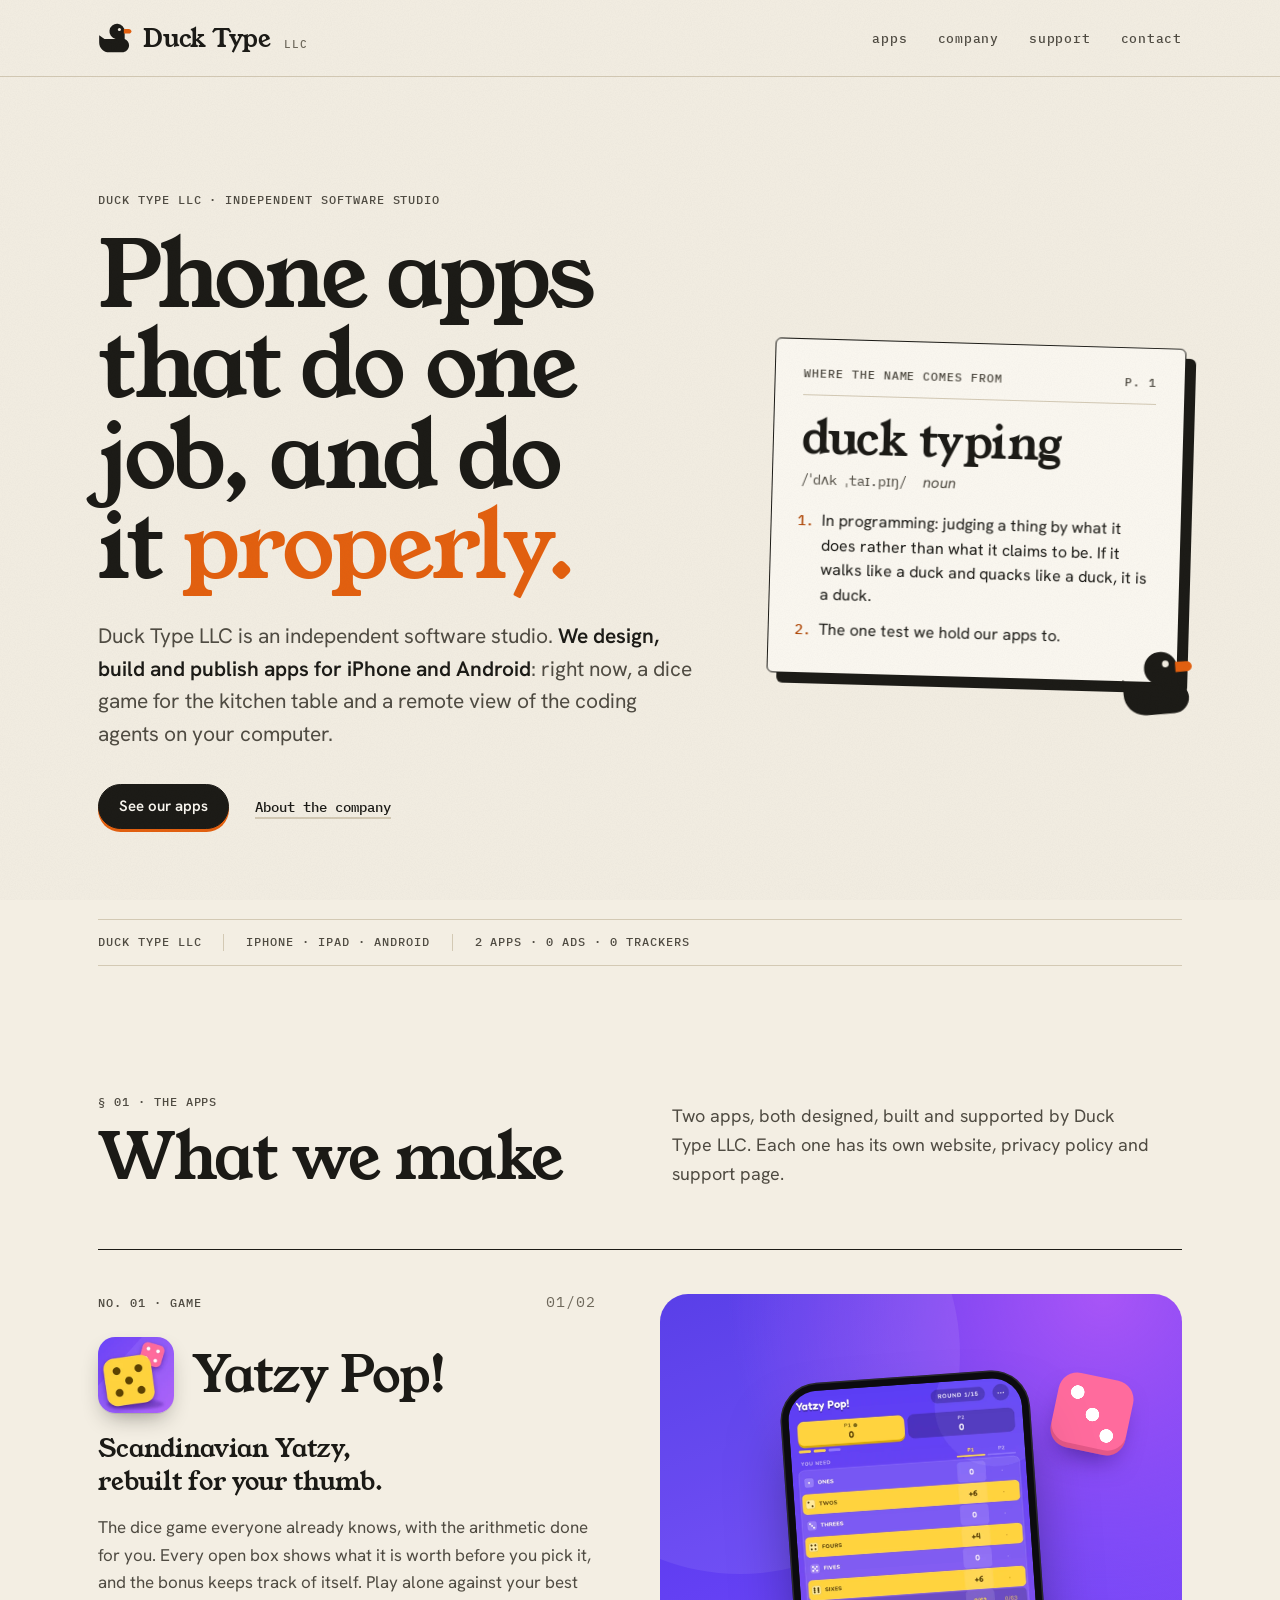
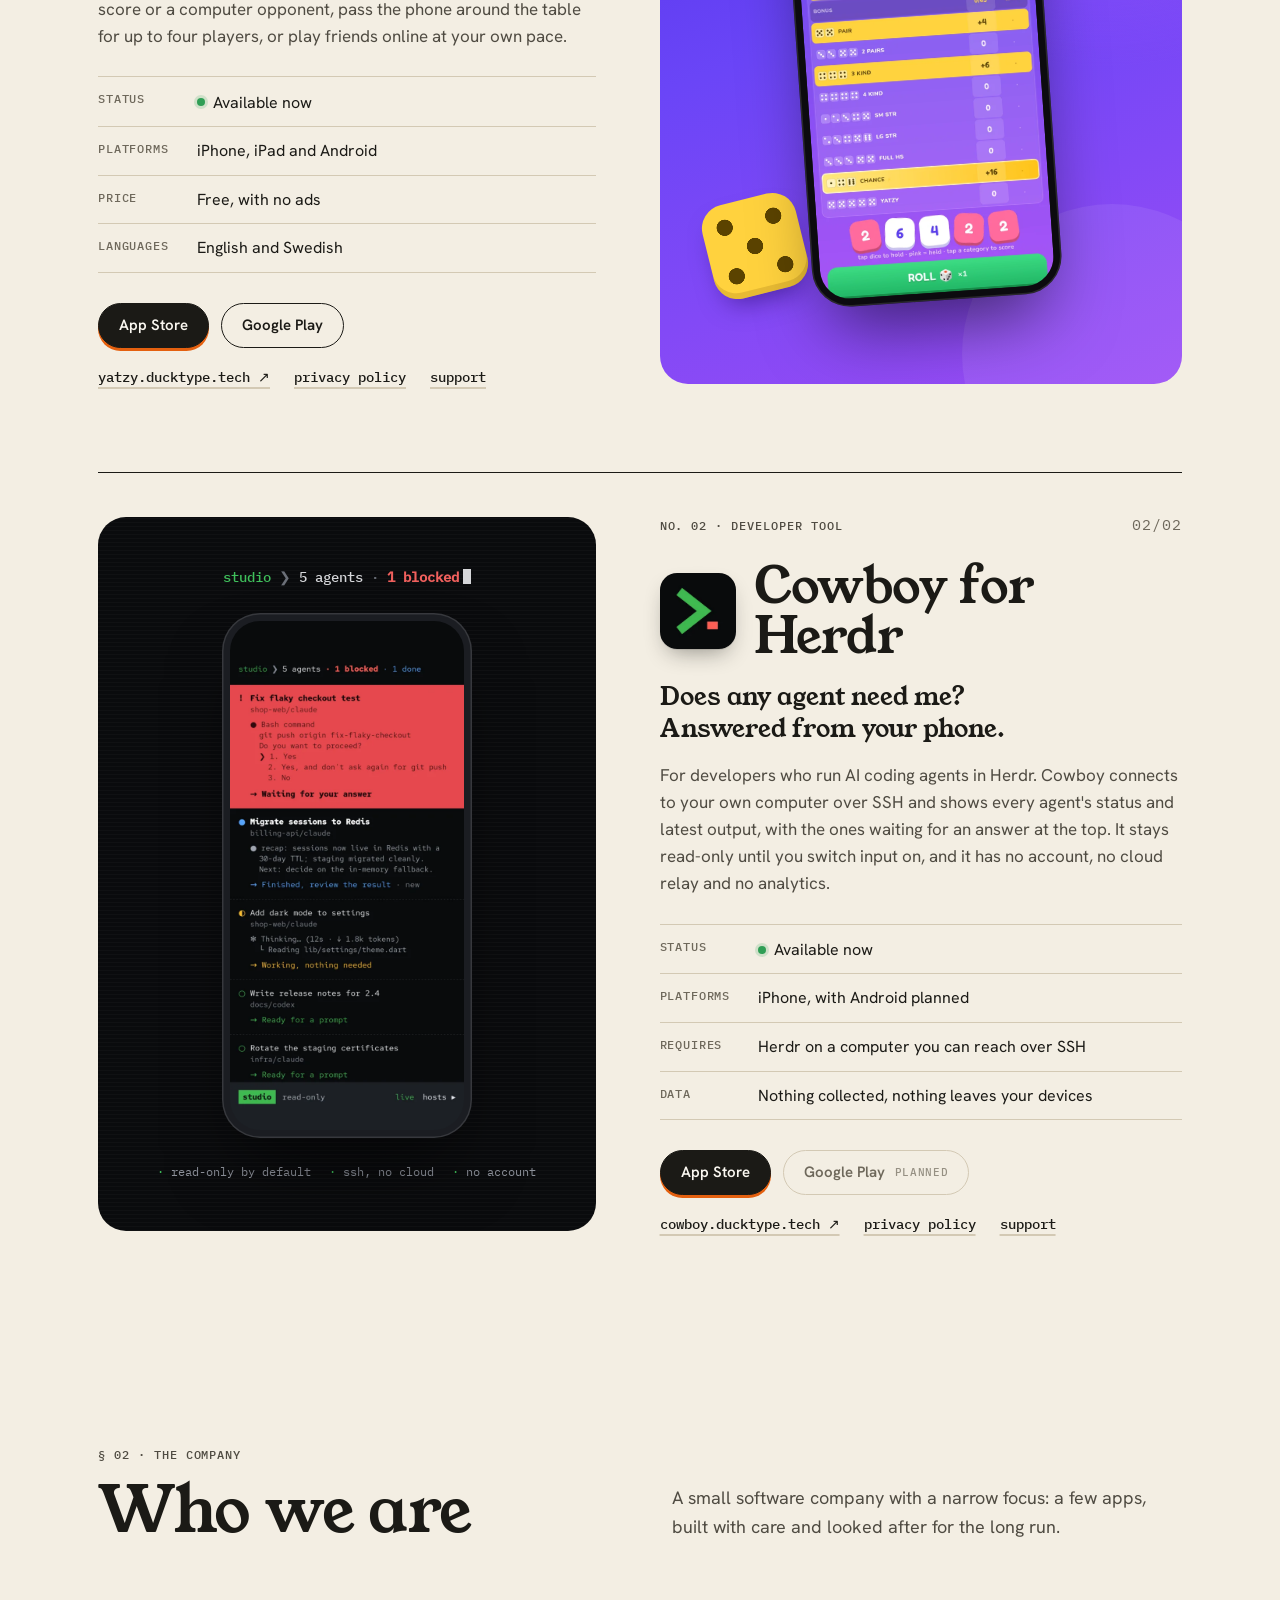
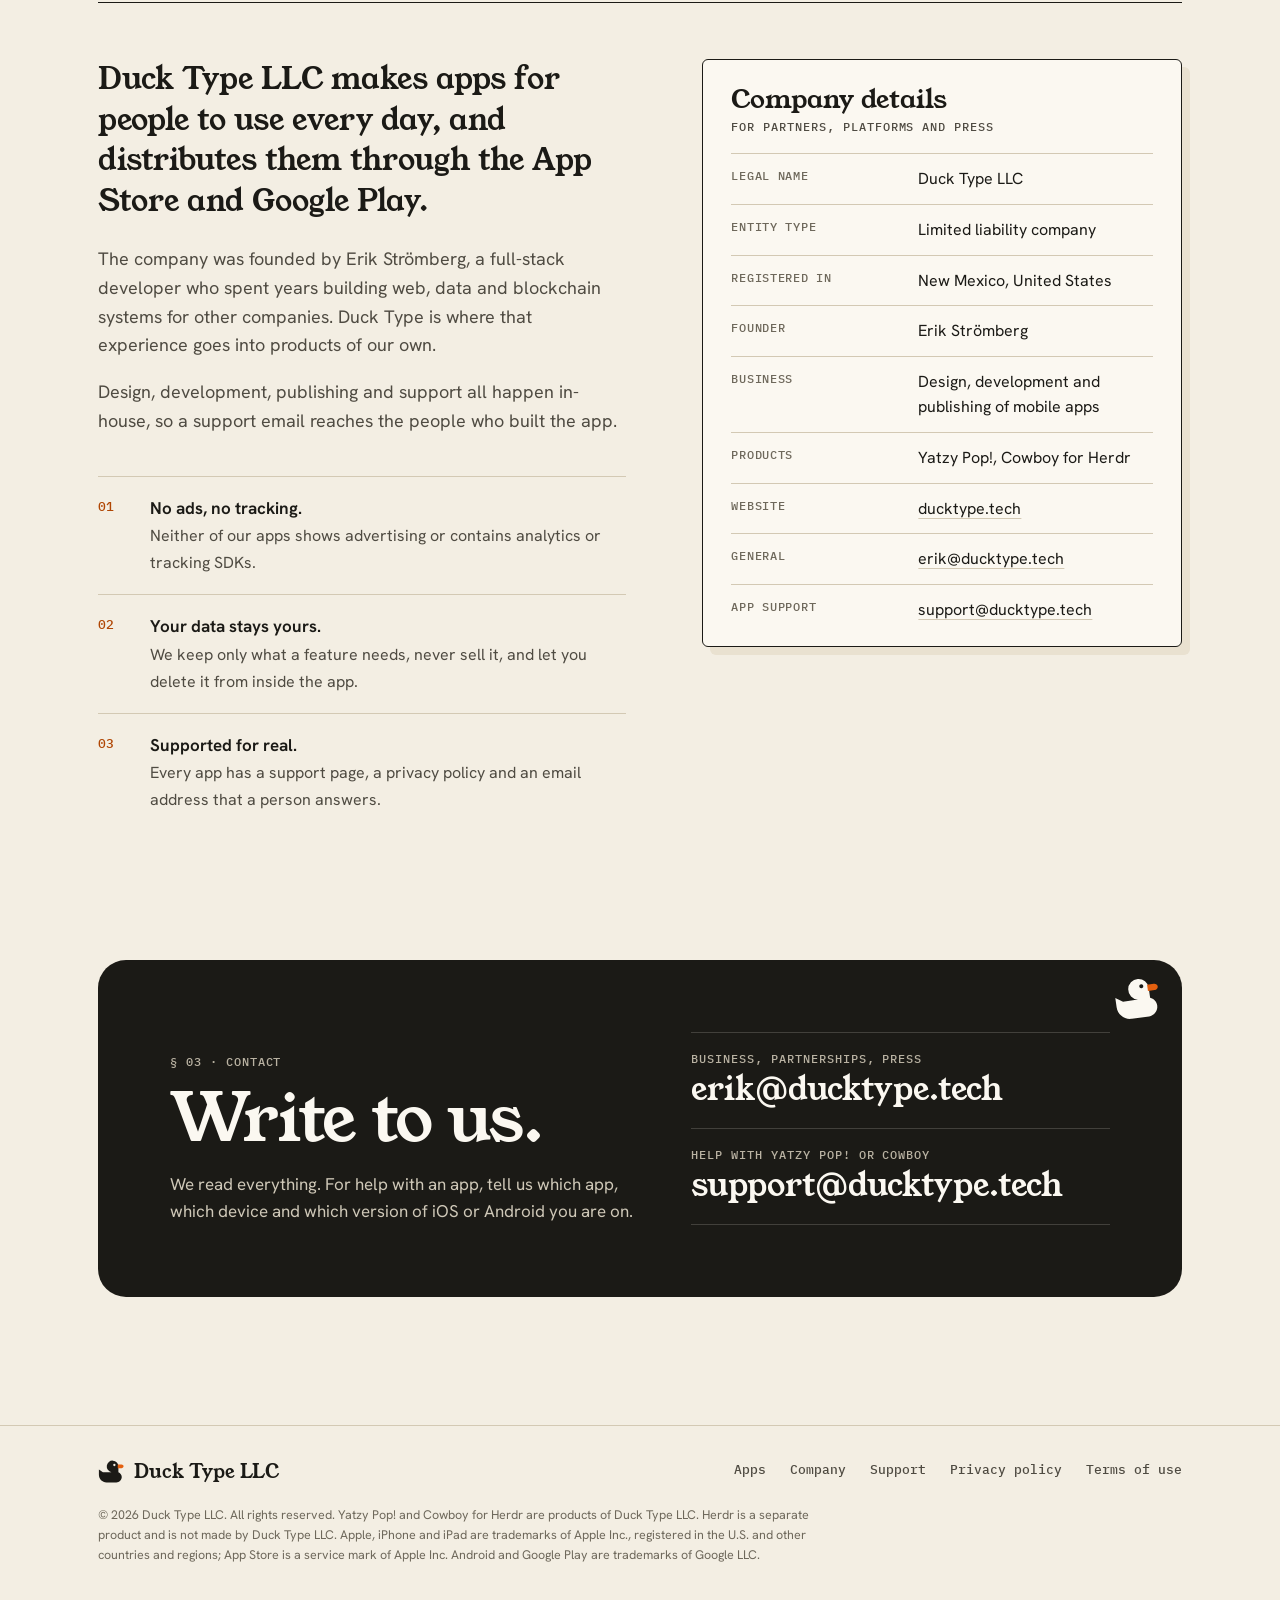
==== commit 508474c6: "Cowboy is on the App Store Status goes from "coming soon" to available, the dead button becomes the " ====
--- a/index.html
+++ b/index.html
@@ -57,7 +57,11 @@
       "applicationCategory": "DeveloperApplication",
       "operatingSystem": "iOS",
       "url": "https://cowboy.ducktype.tech/",
-      "publisher": { "@id": "https://ducktype.tech/#org" }
+      "publisher": { "@id": "https://ducktype.tech/#org" },
+      "offers": { "@type": "Offer", "price": "0", "priceCurrency": "USD" },
+      "sameAs": [
+        "https://apps.apple.com/app/id6811943070"
+      ]
     }
   ]
 }
@@ -183,13 +187,14 @@
           <p class="app-tagline">Does any agent need me? Answered from your phone.</p>
           <p class="body">For developers who run AI coding agents in Herdr. Cowboy connects to your own computer over SSH and shows every agent's status and latest output, with the ones waiting for an answer at the top. It stays read-only until you switch input on, and it has no account, no cloud relay and no analytics.</p>
           <dl class="specs">
-            <dt>Status</dt><dd><span class="status soon">Coming soon to the App Store</span></dd>
+            <dt>Status</dt><dd><span class="status">Available now</span></dd>
             <dt>Platforms</dt><dd>iPhone, with Android planned</dd>
             <dt>Requires</dt><dd>Herdr on a computer you can reach over SSH</dd>
             <dt>Data</dt><dd>Nothing collected, nothing leaves your devices</dd>
           </dl>
           <div class="app-actions">
-            <span class="btn btn-off" aria-disabled="true">App Store <small>soon</small></span>
+            <a class="btn" href="https://apps.apple.com/app/id6811943070" rel="noopener">App Store</a>
+            <span class="btn btn-off" aria-disabled="true">Google Play <small>planned</small></span>
           </div>
           <div class="app-links">
             <a class="text-link" href="https://cowboy.ducktype.tech/">cowboy.ducktype.tech ↗</a>
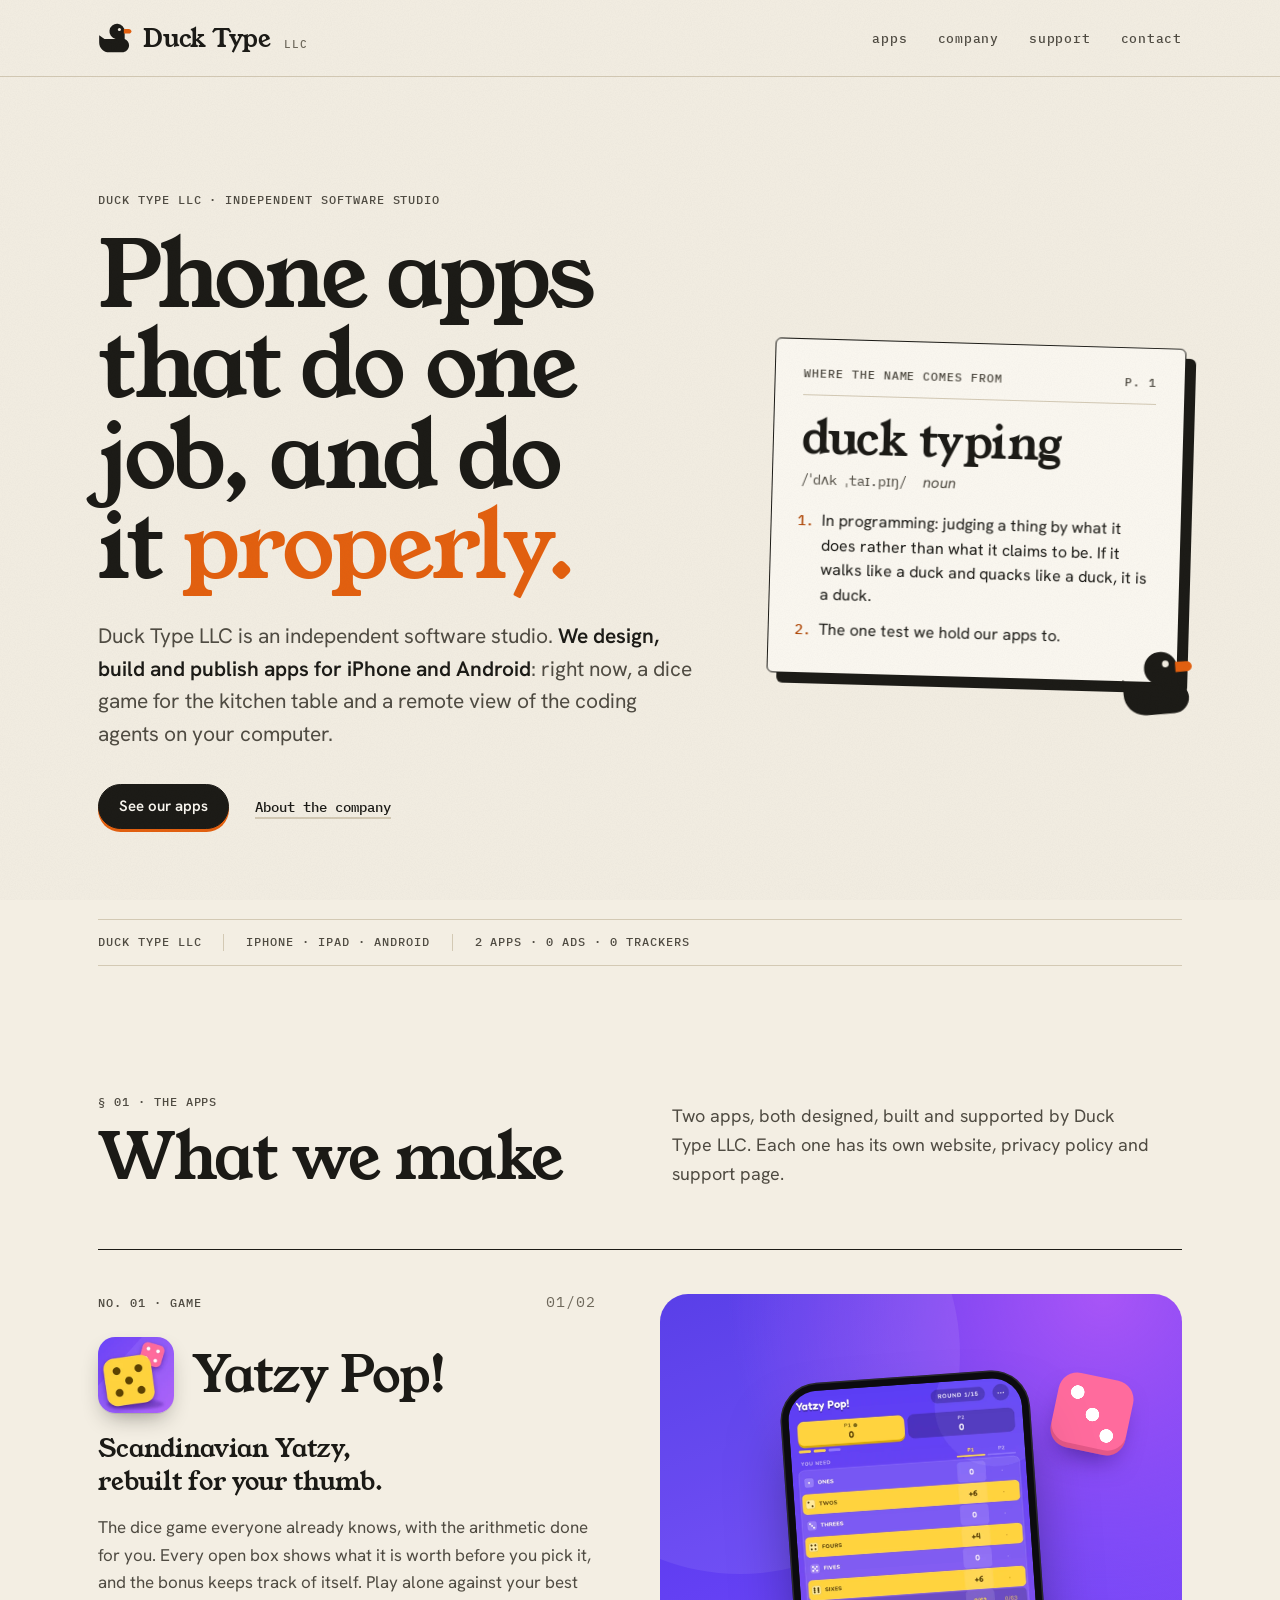
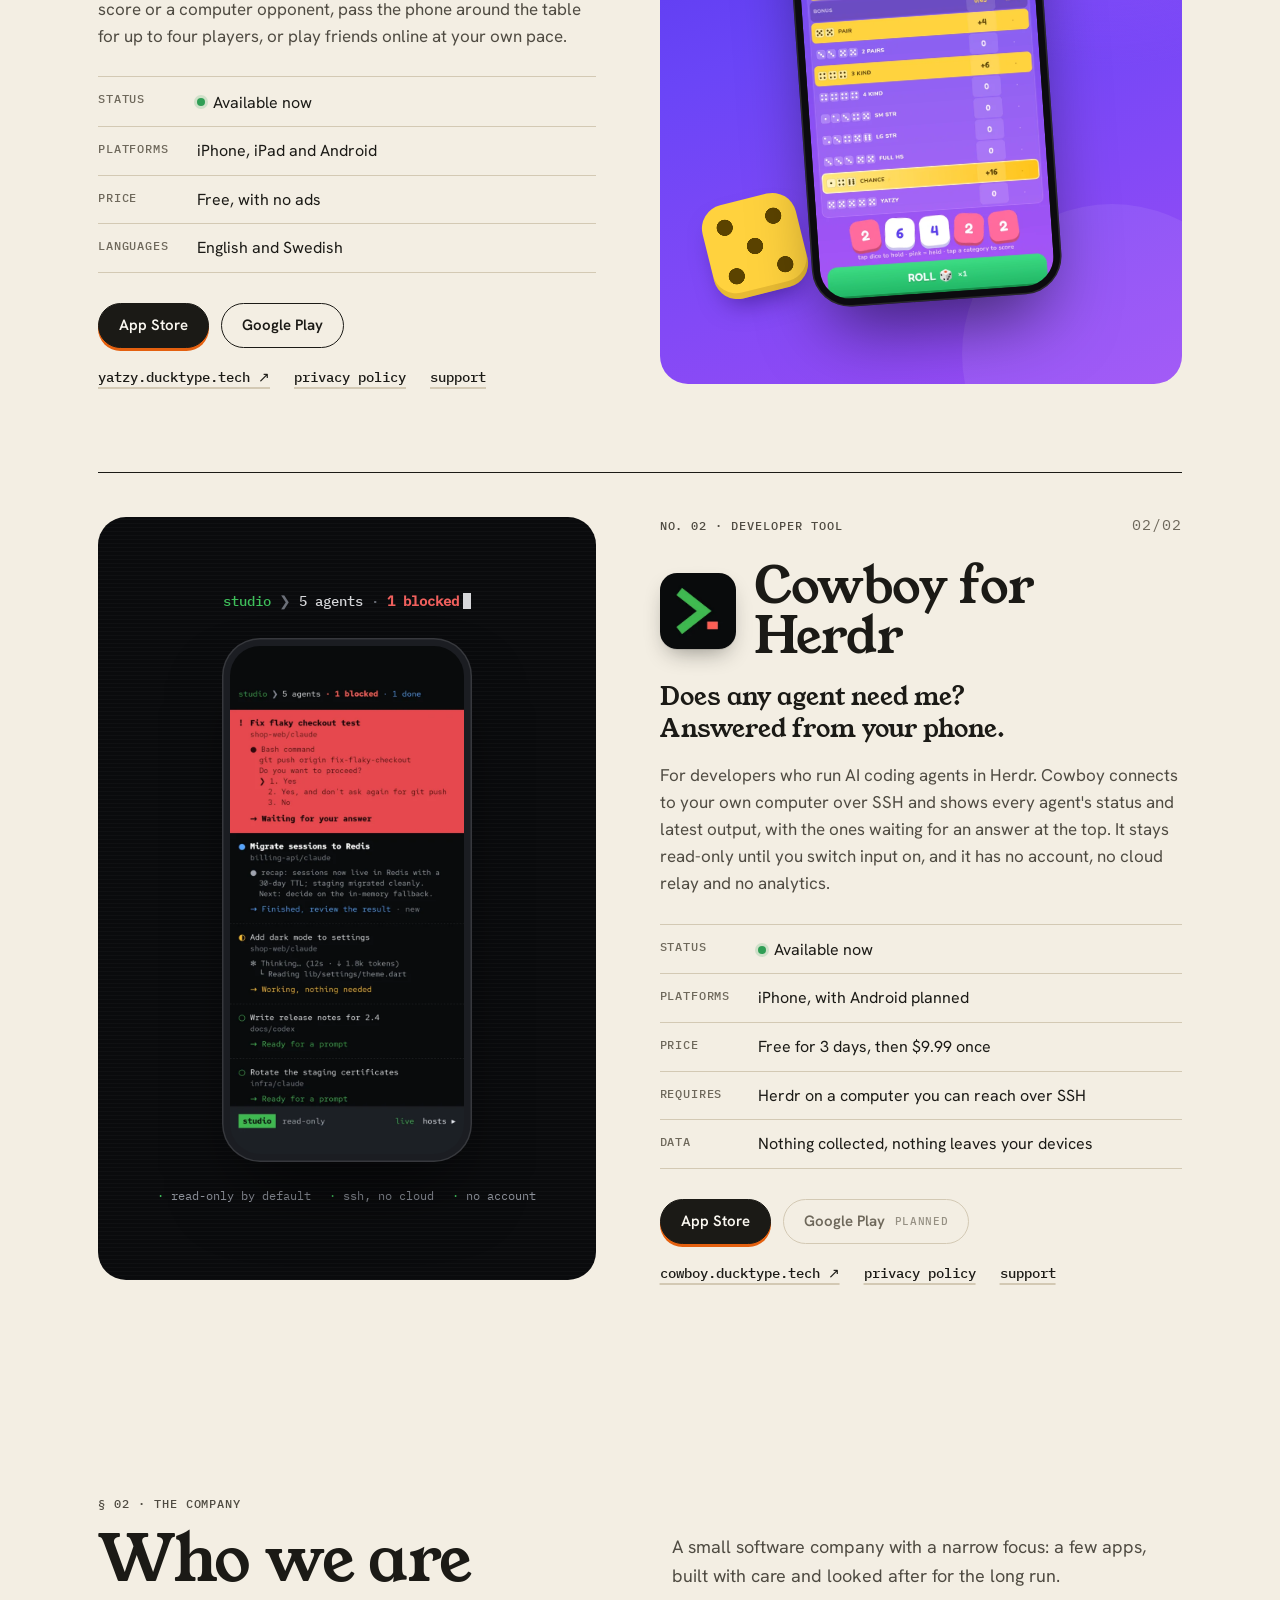
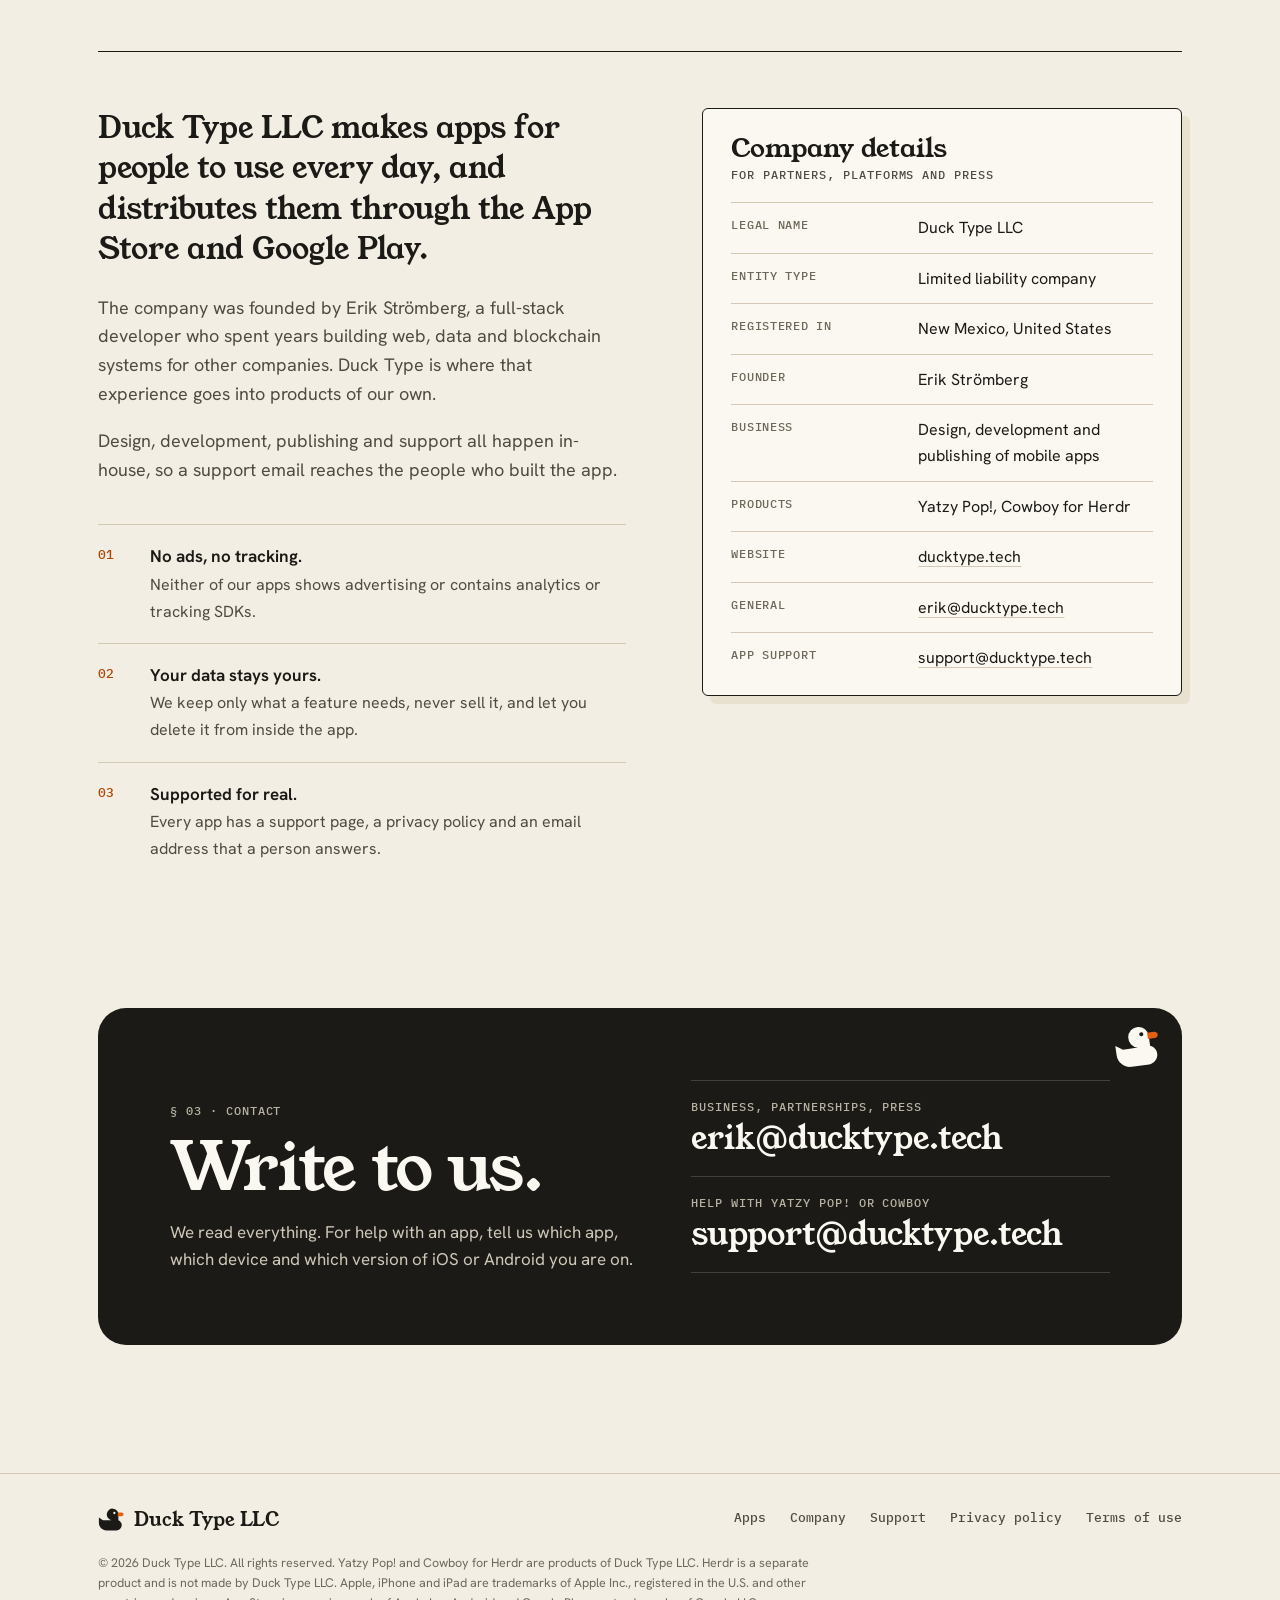
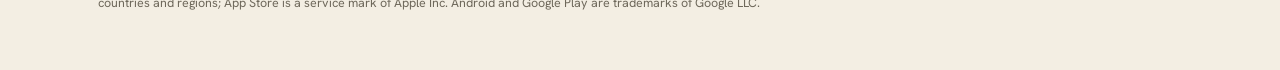
==== commit 0b3d8846: "Cowboy costs something now Free for 3 days, then $9.99 once, on the app's card beside Yatzy's price." ====
--- a/index.html
+++ b/index.html
@@ -189,6 +189,7 @@
           <dl class="specs">
             <dt>Status</dt><dd><span class="status">Available now</span></dd>
             <dt>Platforms</dt><dd>iPhone, with Android planned</dd>
+            <dt>Price</dt><dd>Free for 3 days, then $9.99 once</dd>
             <dt>Requires</dt><dd>Herdr on a computer you can reach over SSH</dd>
             <dt>Data</dt><dd>Nothing collected, nothing leaves your devices</dd>
           </dl>
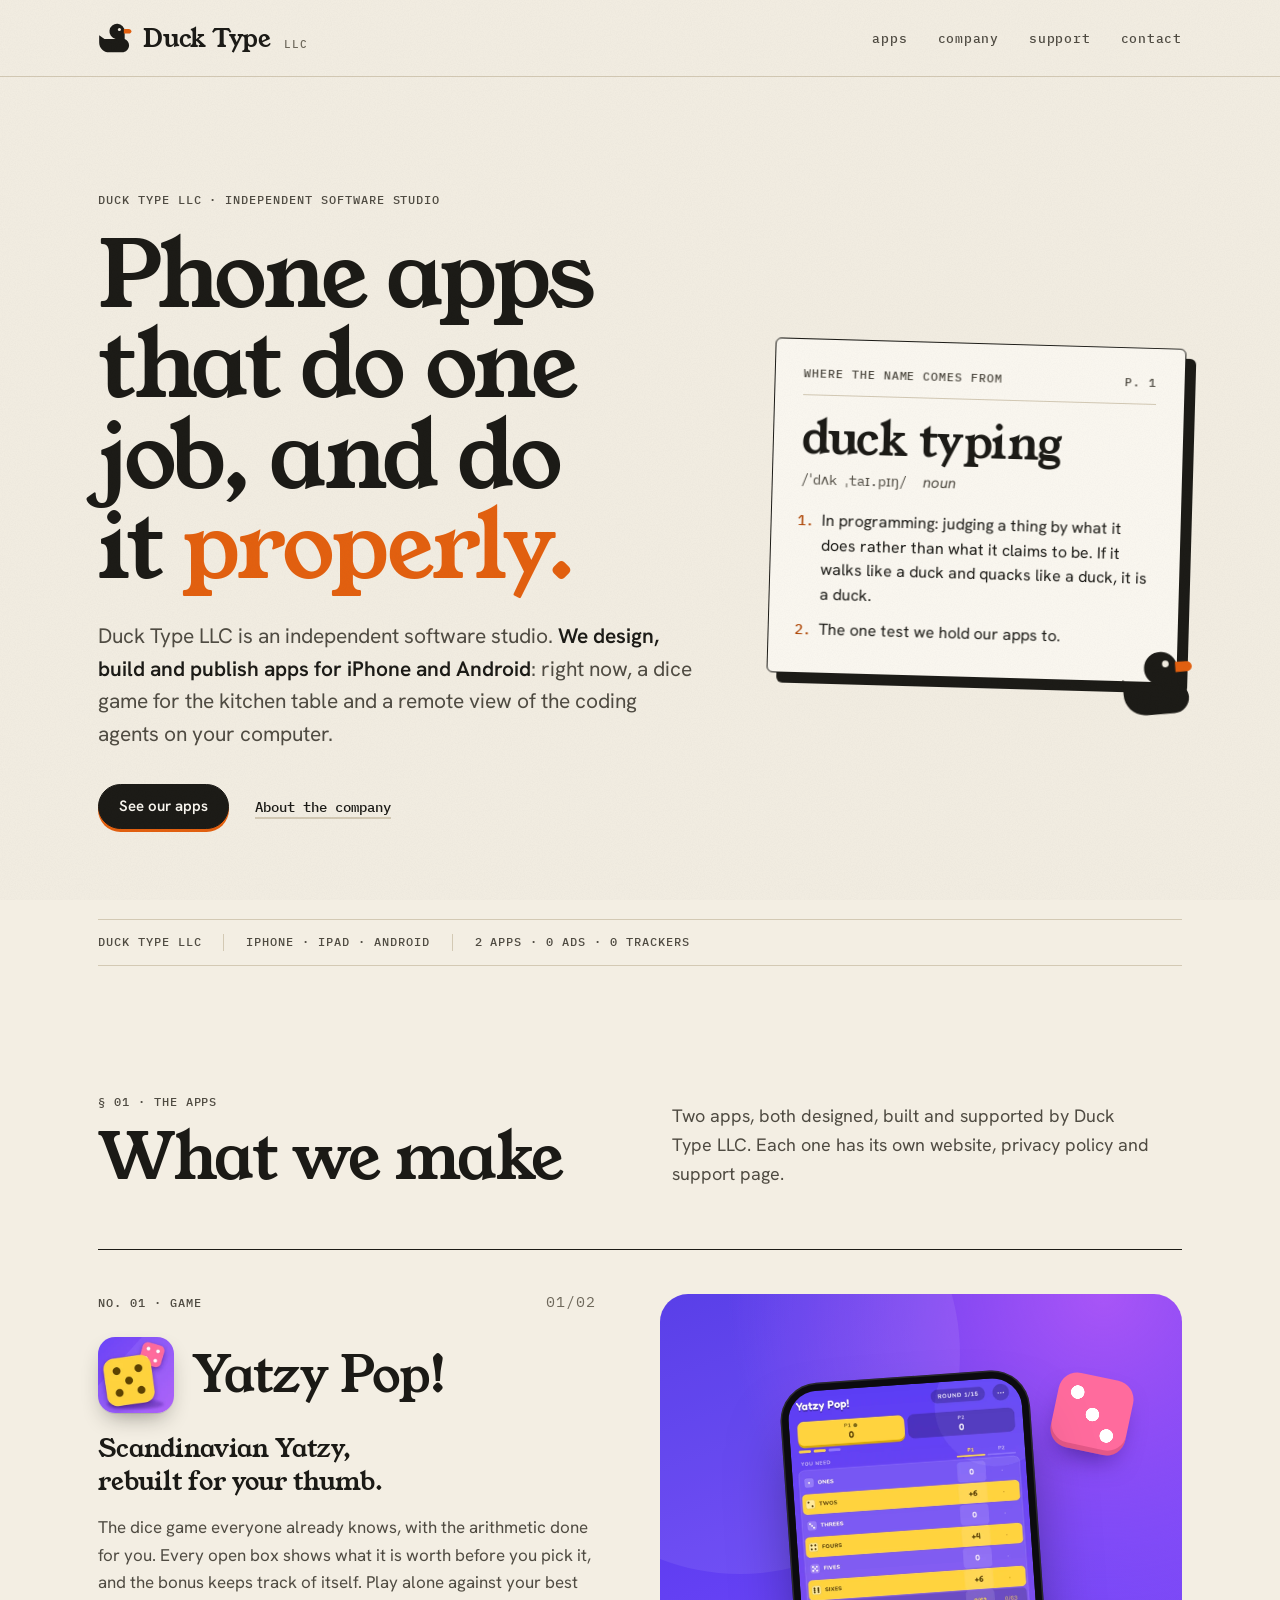
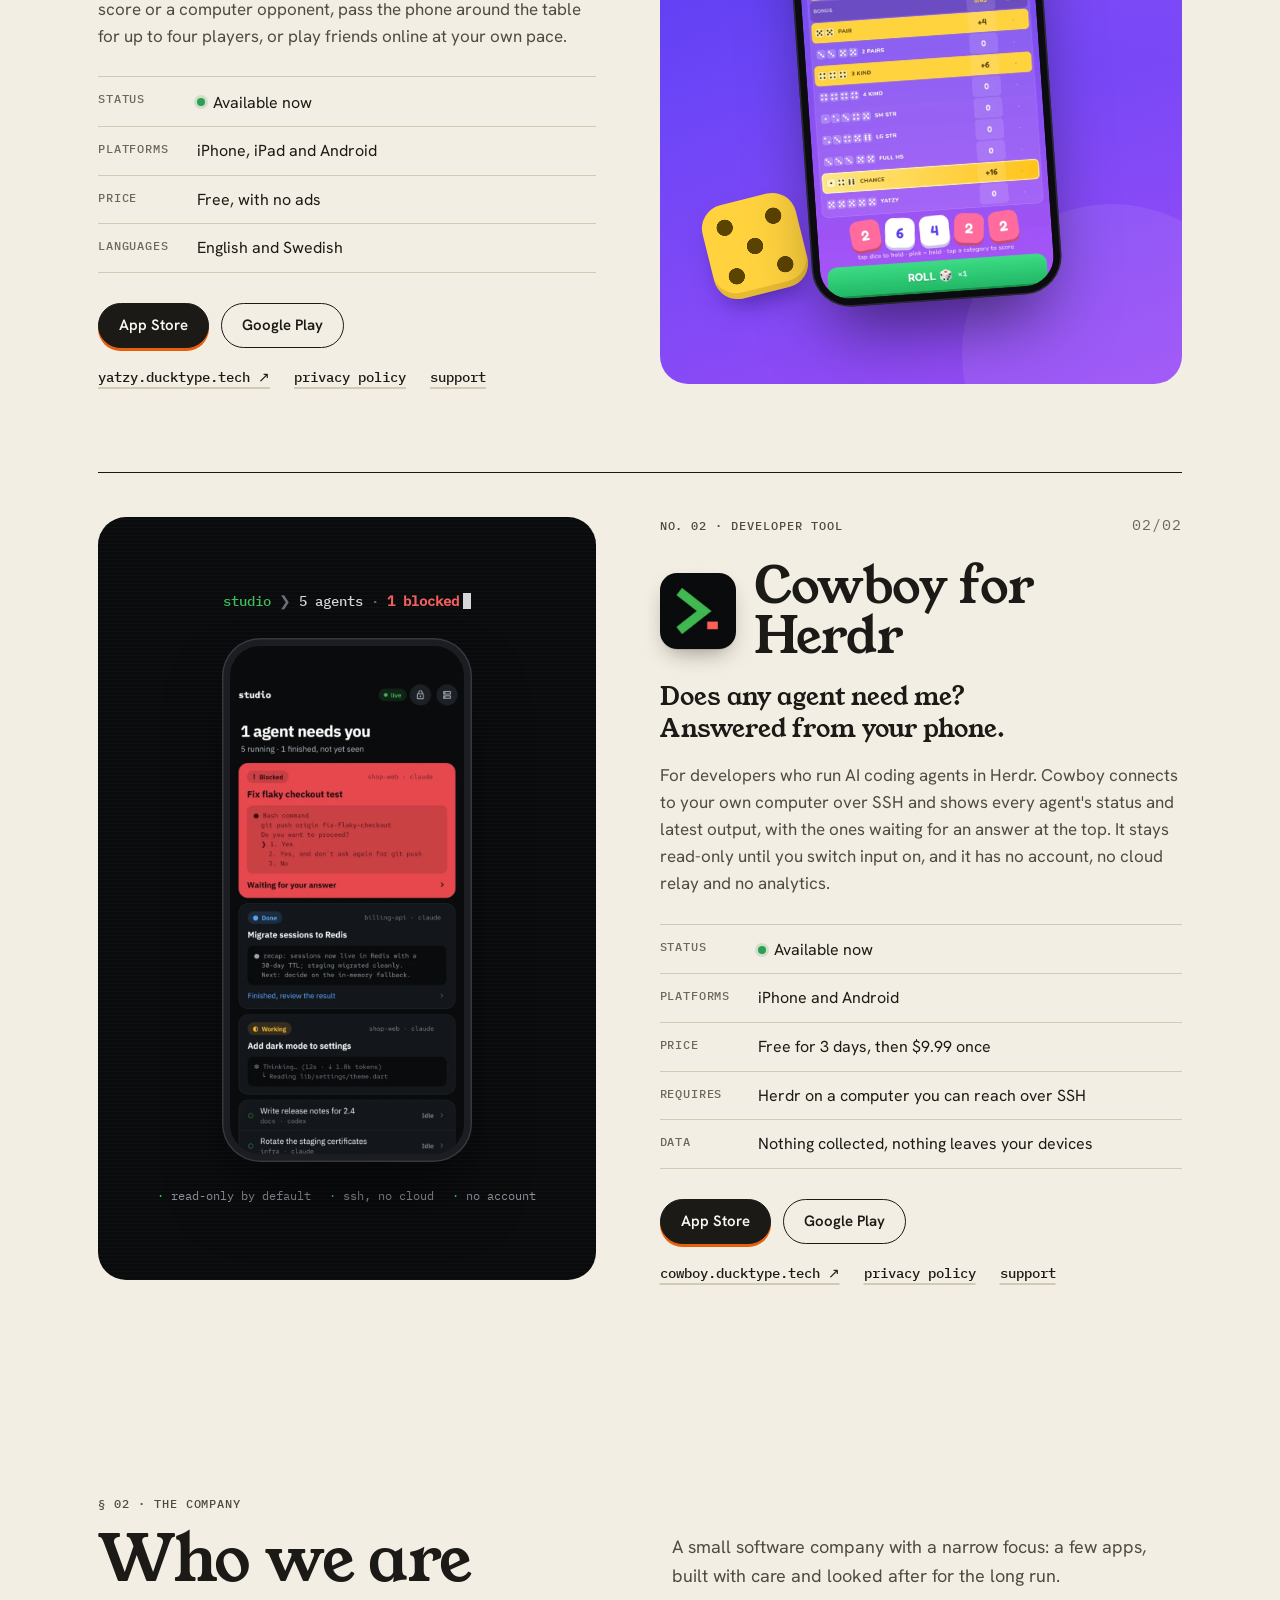
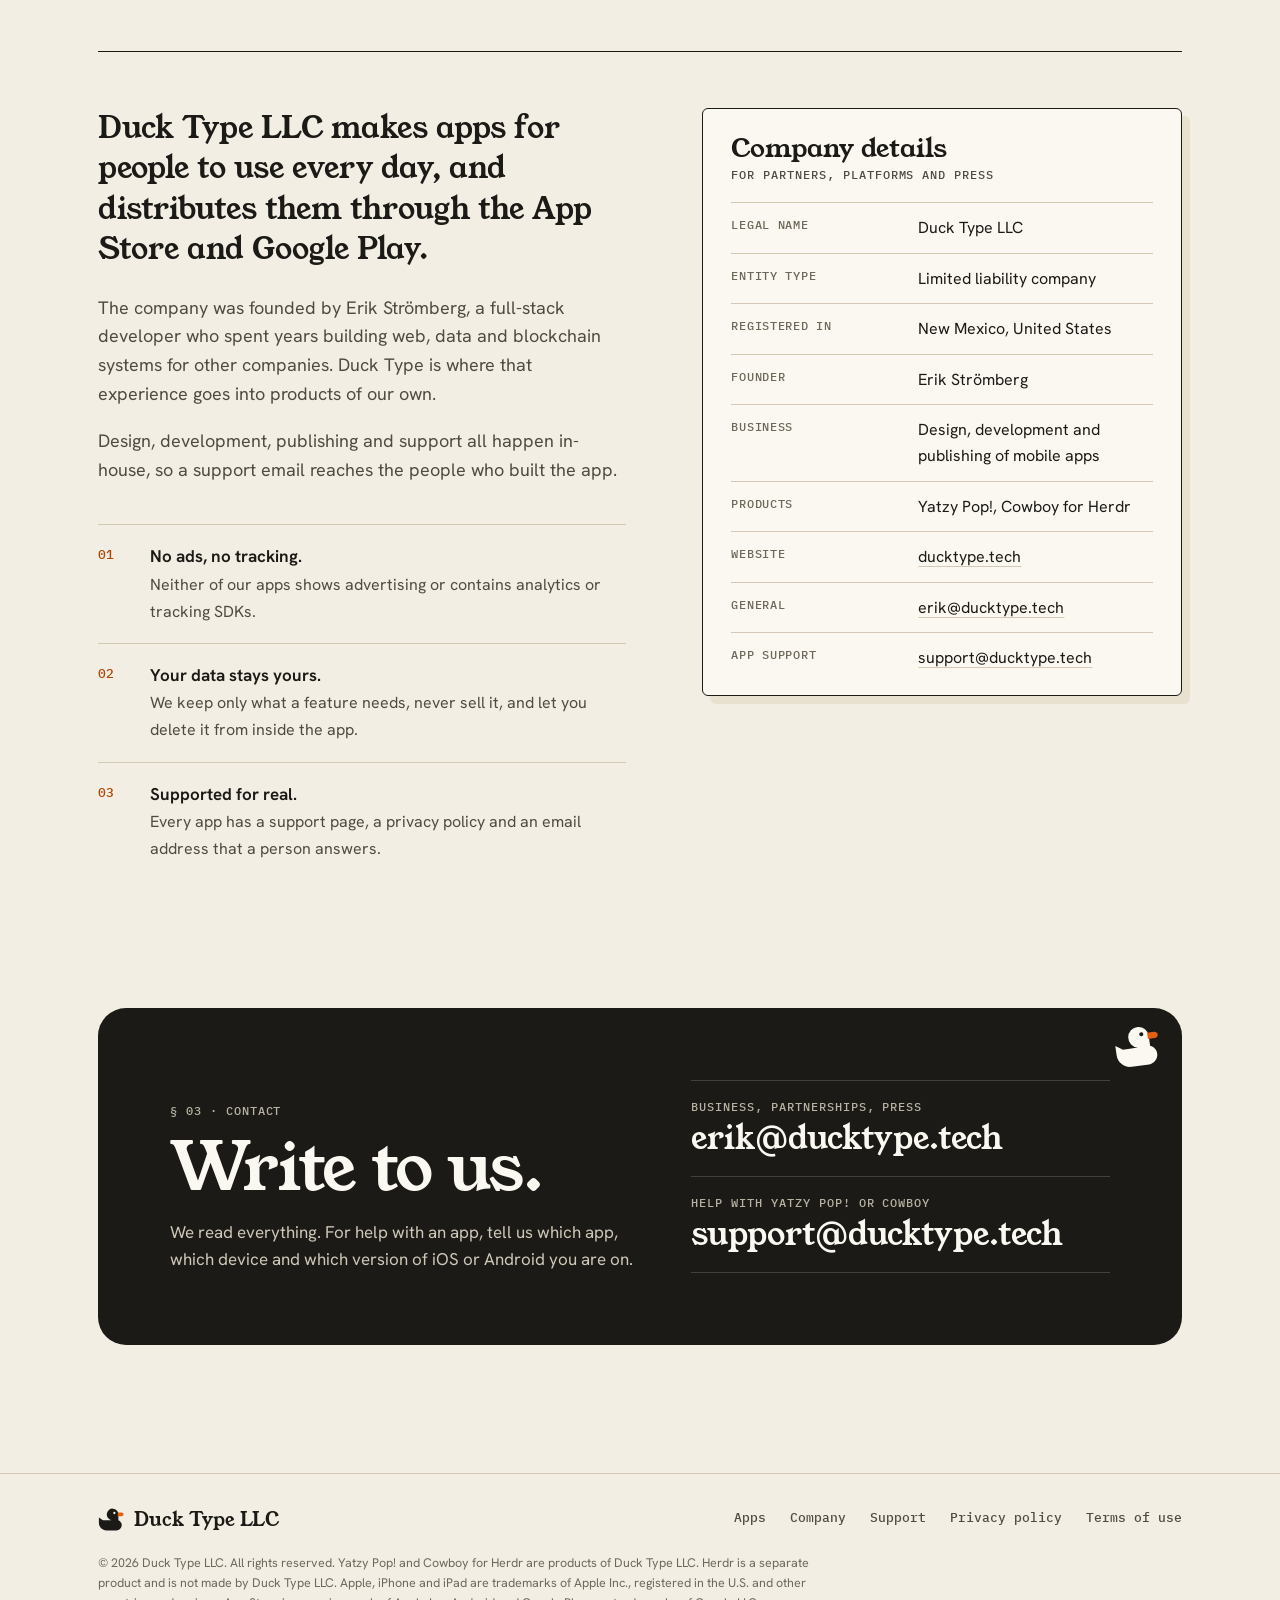
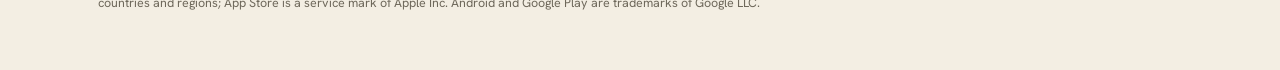
==== commit da42903a: "Cowboy is on Google Play Co-Authored-By: Claude Opus 5.5 (1M context) <noreply@anthropic.com>" ====
--- a/index.html
+++ b/index.html
@@ -55,12 +55,13 @@
       "@type": "MobileApplication",
       "name": "Cowboy for Herdr",
       "applicationCategory": "DeveloperApplication",
-      "operatingSystem": "iOS",
+      "operatingSystem": "iOS, Android",
       "url": "https://cowboy.ducktype.tech/",
       "publisher": { "@id": "https://ducktype.tech/#org" },
       "offers": { "@type": "Offer", "price": "0", "priceCurrency": "USD" },
       "sameAs": [
-        "https://apps.apple.com/app/id6811943070"
+        "https://apps.apple.com/app/id6811943070",
+        "https://play.google.com/store/apps/details?id=tech.ducktype.cowboy"
       ]
     }
   ]
@@ -188,14 +189,14 @@
           <p class="body">For developers who run AI coding agents in Herdr. Cowboy connects to your own computer over SSH and shows every agent's status and latest output, with the ones waiting for an answer at the top. It stays read-only until you switch input on, and it has no account, no cloud relay and no analytics.</p>
           <dl class="specs">
             <dt>Status</dt><dd><span class="status">Available now</span></dd>
-            <dt>Platforms</dt><dd>iPhone, with Android planned</dd>
+            <dt>Platforms</dt><dd>iPhone and Android</dd>
             <dt>Price</dt><dd>Free for 3 days, then $9.99 once</dd>
             <dt>Requires</dt><dd>Herdr on a computer you can reach over SSH</dd>
             <dt>Data</dt><dd>Nothing collected, nothing leaves your devices</dd>
           </dl>
           <div class="app-actions">
             <a class="btn" href="https://apps.apple.com/app/id6811943070" rel="noopener">App Store</a>
-            <span class="btn btn-off" aria-disabled="true">Google Play <small>planned</small></span>
+            <a class="btn btn-line" href="https://play.google.com/store/apps/details?id=tech.ducktype.cowboy" rel="noopener">Google Play</a>
           </div>
           <div class="app-links">
             <a class="text-link" href="https://cowboy.ducktype.tech/">cowboy.ducktype.tech ↗</a>
--- a/assets/site.css
+++ b/assets/site.css
@@ -121,8 +121,6 @@
 .btn small { font: 500 11px/1 var(--mono); letter-spacing: .06em; text-transform: uppercase; opacity: .7; }
 .btn-line { background: transparent; color: var(--ink); box-shadow: none; }
 .btn-line:hover { background: var(--ink); color: var(--card); box-shadow: none; }
-.btn-off { background: transparent; color: var(--ink-faint); border-color: var(--rule); box-shadow: none; cursor: default; }
-.btn-off:hover { transform: none; box-shadow: none; }
 
 .text-link {
   font: 500 14px/1 var(--mono);
